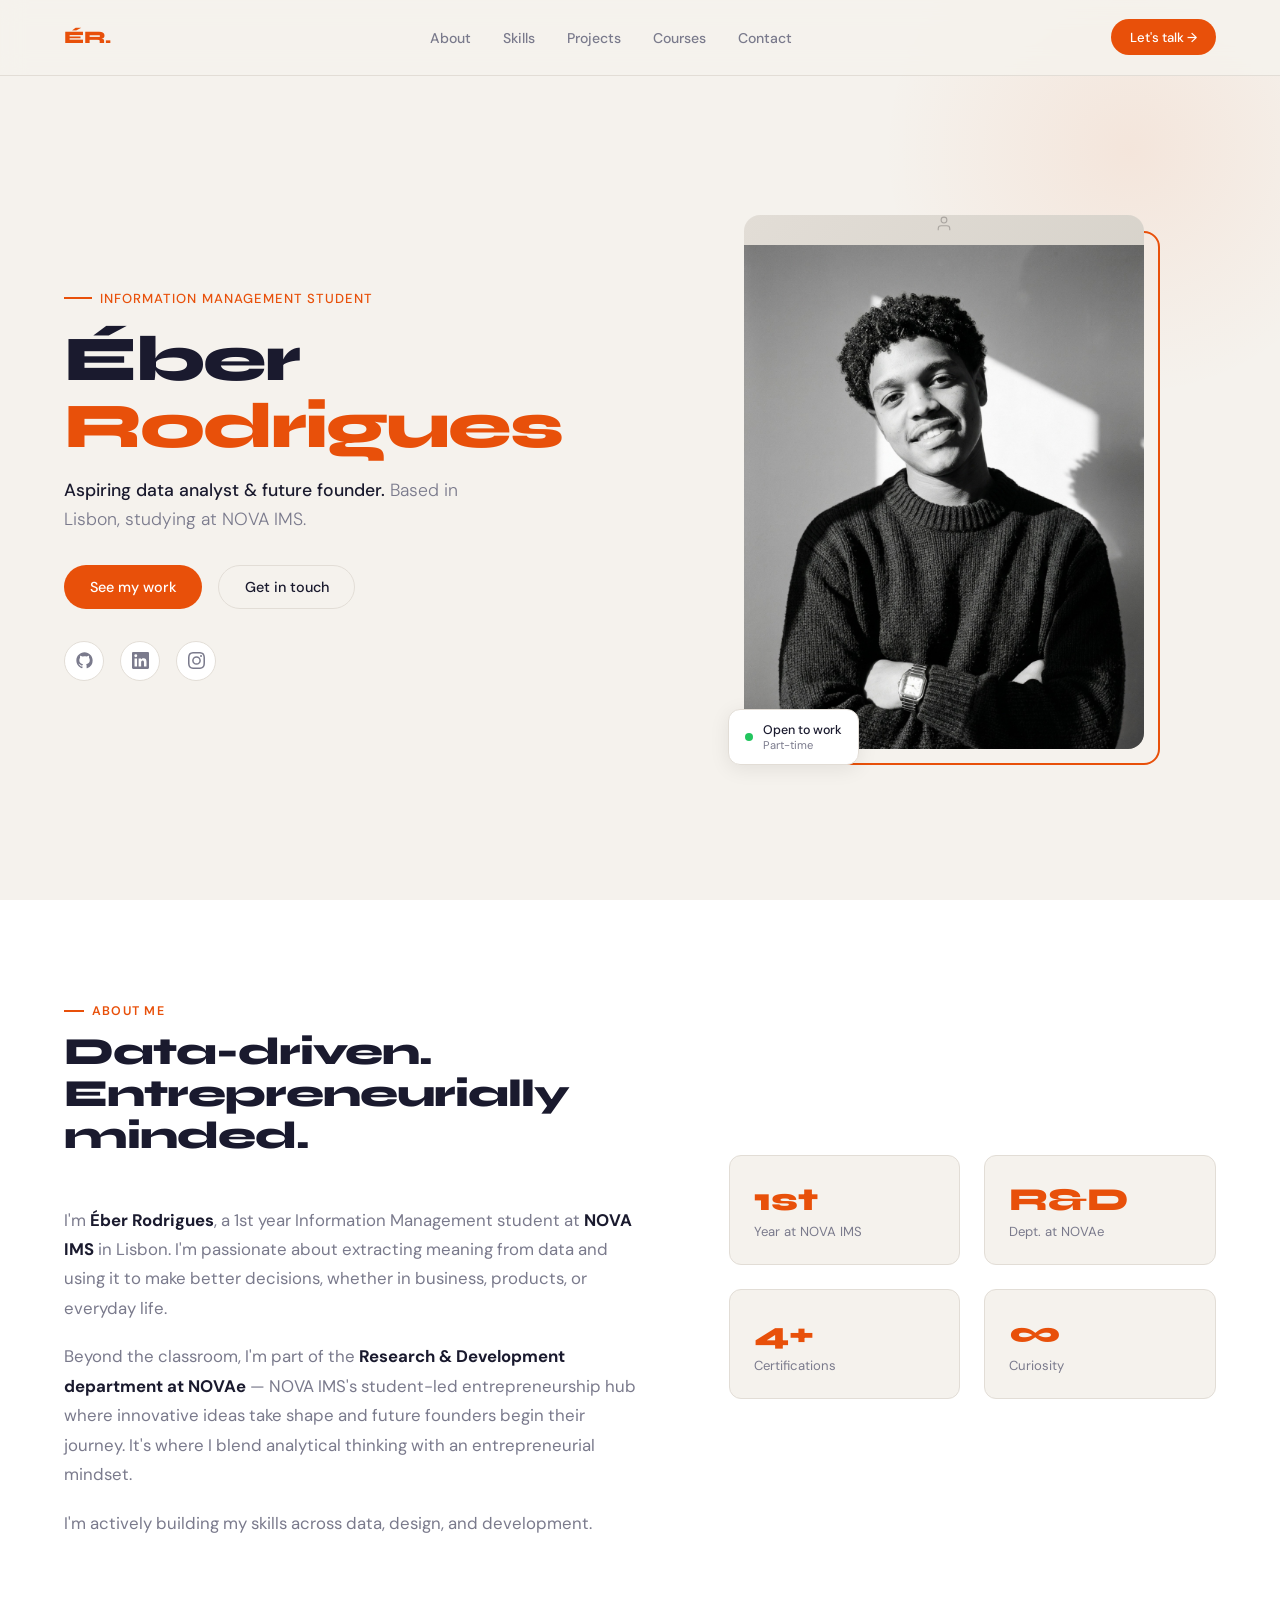
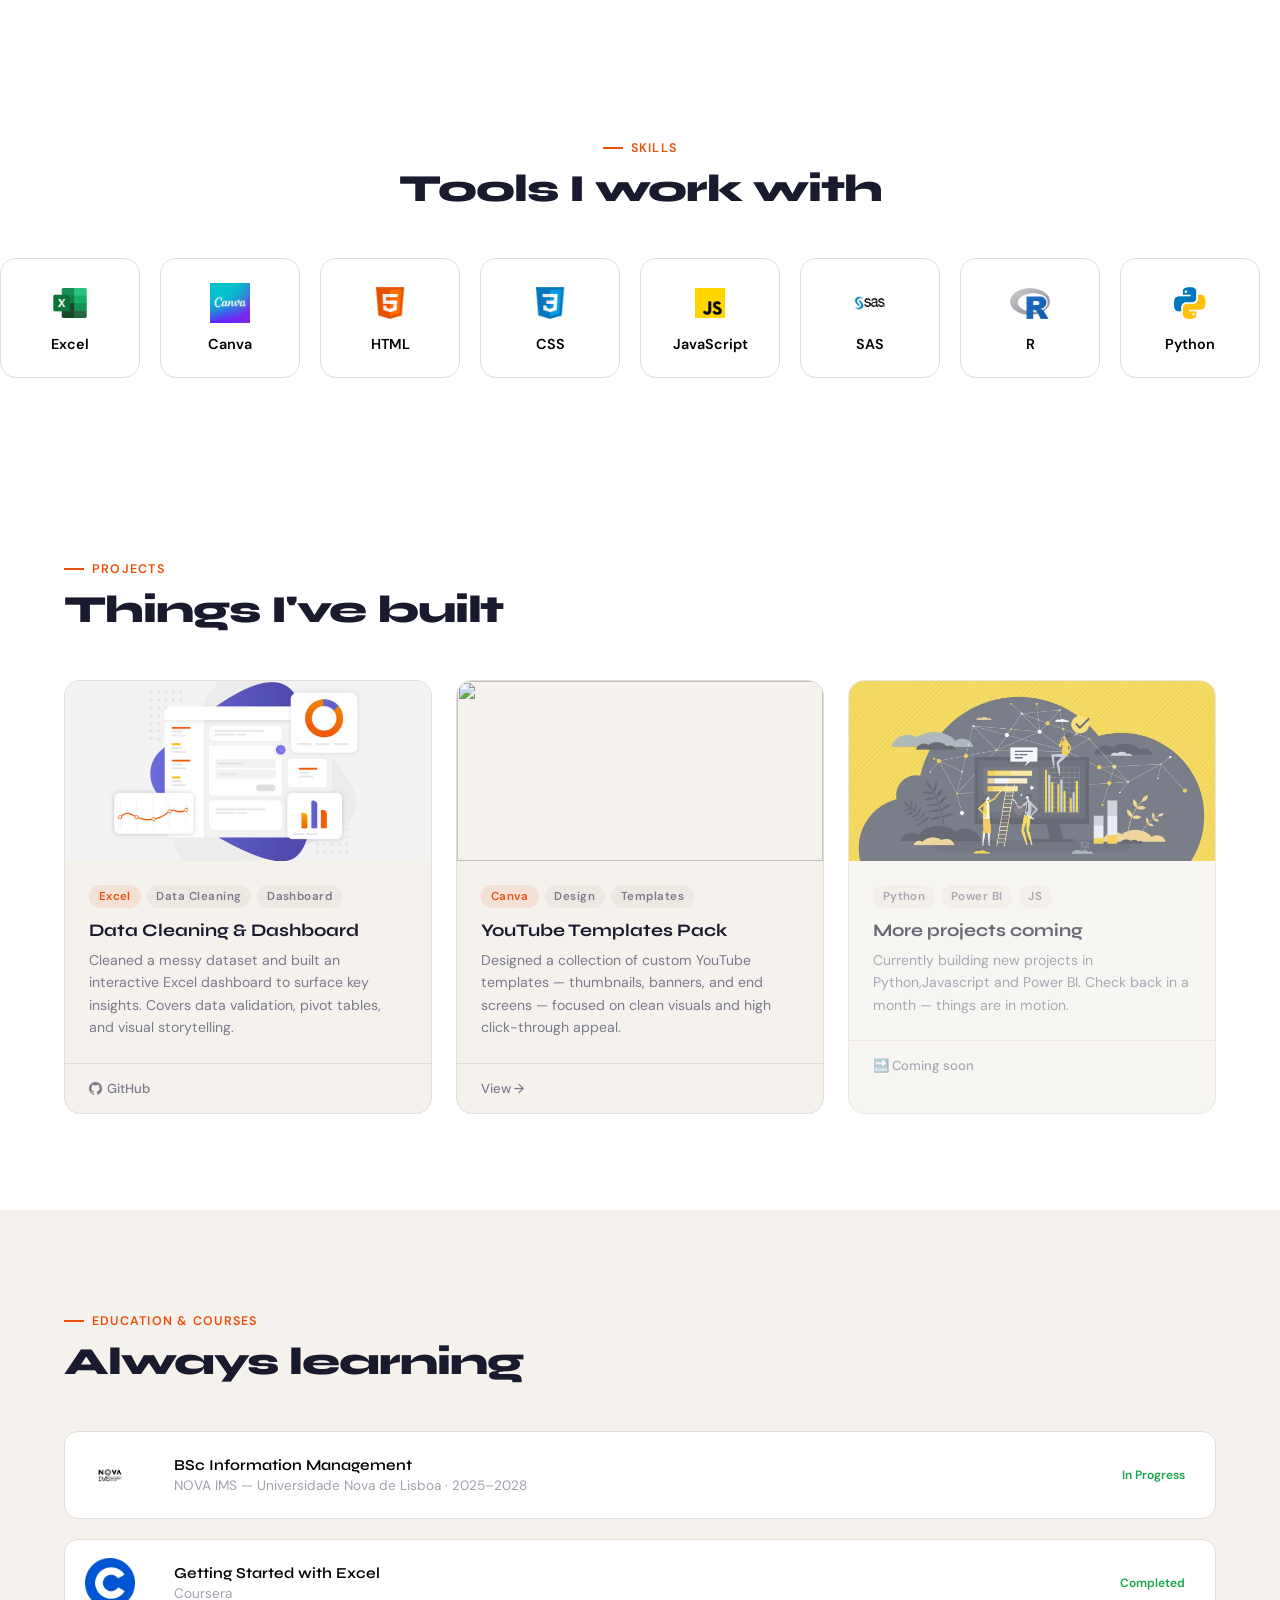
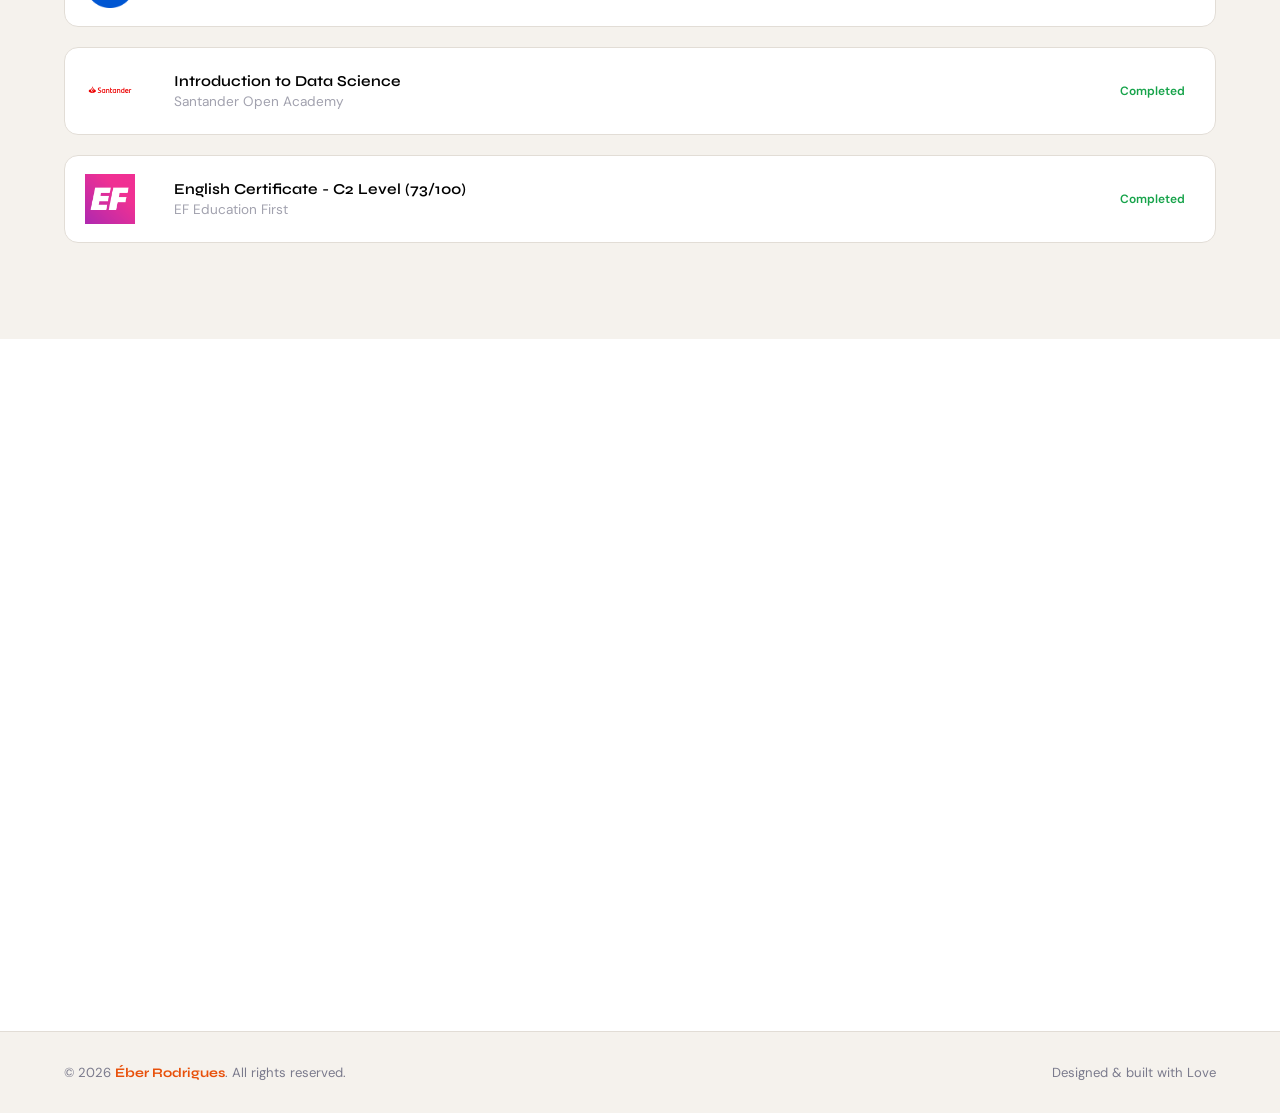
==== index.html @ 10f95931 "Update Open Graph description to reflect career focus as Product Manager" ====
<!doctype html>
<html lang="en">
  <head>
    <meta
      name="google-site-verification"
      content="LMYloo1wLqMWifVJs2I4isXDFUSAxx5oj4E6yx9C2yY"
    />
    <meta
      name="description"
      content="Éber Rodrigues — Aspiring data analyst and future founder. Information Management student at NOVA IMS, Lisbon. Available for part-time opportunities."
    />
    <meta
      name="keywords"
      content="Éber Rodrigues, Eber Rodrigues, portfolio, data analyst, NOVA IMS, Lisbon"
    />
    <meta name="author" content="Éber Rodrigues" />

    <!-- Open Graph (for sharing on social media) -->
    <meta property="og:title" content="Éber Rodrigues — Portfolio" />
    <meta
      property="og:description"
      content="Aspiring Product Manager & future founder based in Lisbon."
    />
    <meta property="og:url" content="https://your-site.vercel.app" />
    <meta property="og:type" content="website" />
    <meta charset="UTF-8" />
    <meta name="viewport" content="width=device-width, initial-scale=1.0" />
    <title>Éber Rodrigues — Portfolio</title>
    <link rel="preconnect" href="https://fonts.googleapis.com" />
    <link
      href="https://fonts.googleapis.com/css2?family=Syne:wght@400;600;700;800&family=DM+Sans:ital,wght@0,300;0,400;0,500;1,300&display=swap"
      rel="stylesheet"
    />
    <link rel="stylesheet" href="style.css" />
  </head>
  <body>
    <!-- NAV -->
    <nav>
      <div class="nav-logo">ÉR.</div>
      <ul class="nav-links">
        <li><a href="#about">About</a></li>
        <li><a href="#skills">Skills</a></li>
        <li><a href="#projects">Projects</a></li>
        <li><a href="#courses">Courses</a></li>
        <li><a href="#contact">Contact</a></li>
      </ul>
      <a
        href="#contact"
        class="btn btn-primary"
        style="padding: 0.6rem 1.2rem; font-size: 0.82rem"
        >Let's talk →</a
      >
    </nav>

    <!-- HERO -->
    <section class="hero" id="home">
      <div class="hero-text">
        <div class="hero-eyebrow">Information Management Student</div>
        <h1 class="hero-name">Éber<br /><span>Rodrigues</span></h1>
        <p class="hero-tagline">
          <strong>Aspiring data analyst & future founder.</strong> Based in
          Lisbon, studying at NOVA IMS.
        </p>
        <div class="hero-ctas">
          <a href="#projects" class="btn btn-primary">See my work</a>
          <a href="#contact" class="btn btn-outline">Get in touch</a>
        </div>
        <div class="hero-socials">
          <!-- GitHub -->
          <a
            href="https://github.com/Eber-Rodrigues"
            target="_blank"
            class="social-link"
            title="GitHub"
          >
            <svg viewBox="0 0 24 24" fill="currentColor">
              <path
                d="M12 .5C5.73.5.5 5.73.5 12c0 5.08 3.29 9.38 7.86 10.9.57.1.78-.25.78-.55v-2c-3.2.7-3.87-1.54-3.87-1.54-.52-1.33-1.28-1.68-1.28-1.68-1.05-.71.08-.7.08-.7 1.16.08 1.77 1.2 1.77 1.2 1.03 1.76 2.7 1.25 3.36.96.1-.75.4-1.25.73-1.54-2.55-.29-5.24-1.28-5.24-5.7 0-1.26.45-2.29 1.19-3.09-.12-.3-.52-1.47.11-3.06 0 0 .97-.31 3.18 1.18a11.1 11.1 0 0 1 2.9-.39c.98 0 1.97.13 2.9.39 2.2-1.49 3.17-1.18 3.17-1.18.63 1.59.23 2.76.11 3.06.74.8 1.19 1.83 1.19 3.09 0 4.43-2.7 5.41-5.27 5.7.42.36.79 1.08.79 2.17v3.22c0 .3.2.66.79.55A11.51 11.51 0 0 0 23.5 12C23.5 5.73 18.27.5 12 .5z"
              />
            </svg>
          </a>
          <!-- LinkedIn -->
          <a
            href="https://www.linkedin.com/in/eber-rodrigues-990355274/"
            target="_blank"
            class="social-link"
            title="LinkedIn"
          >
            <svg viewBox="0 0 24 24" fill="currentColor">
              <path
                d="M20.45 20.45h-3.56v-5.57c0-1.33-.03-3.04-1.85-3.04-1.85 0-2.14 1.45-2.14 2.94v5.67H9.35V9h3.41v1.56h.05c.48-.9 1.64-1.85 3.37-1.85 3.6 0 4.27 2.37 4.27 5.45v6.29zM5.34 7.43a2.07 2.07 0 1 1 0-4.14 2.07 2.07 0 0 1 0 4.14zm1.78 13.02H3.56V9h3.56v11.45zM22.23 0H1.77C.79 0 0 .77 0 1.72v20.56C0 23.23.79 24 1.77 24h20.46c.98 0 1.77-.77 1.77-1.72V1.72C24 .77 23.21 0 22.23 0z"
              />
            </svg>
          </a>
          <!-- Instagram -->
          <a
            href="https://instagram.com/eber_rodrigues01"
            target="_blank"
            class="social-link"
            title="Instagram"
          >
            <svg viewBox="0 0 24 24" fill="currentColor">
              <path
                d="M12 2.163c3.204 0 3.584.012 4.85.07 3.252.148 4.771 1.691 4.919 4.919.058 1.265.069 1.645.069 4.849 0 3.205-.012 3.584-.069 4.849-.149 3.225-1.664 4.771-4.919 4.919-1.266.058-1.644.07-4.85.07-3.204 0-3.584-.012-4.849-.07-3.26-.149-4.771-1.699-4.919-4.92-.058-1.265-.07-1.644-.07-4.849 0-3.204.013-3.583.07-4.849.149-3.227 1.664-4.771 4.919-4.919 1.266-.057 1.645-.069 4.849-.069zm0-2.163c-3.259 0-3.667.014-4.947.072-4.358.2-6.78 2.618-6.98 6.98-.059 1.281-.073 1.689-.073 4.948 0 3.259.014 3.668.072 4.948.2 4.358 2.618 6.78 6.98 6.98 1.281.058 1.689.072 4.948.072 3.259 0 3.668-.014 4.948-.072 4.354-.2 6.782-2.618 6.979-6.98.059-1.28.073-1.689.073-4.948 0-3.259-.014-3.667-.072-4.947-.196-4.354-2.617-6.78-6.979-6.98-1.281-.059-1.69-.073-4.949-.073zm0 5.838a6.162 6.162 0 1 0 0 12.324 6.162 6.162 0 0 0 0-12.324zM12 16a4 4 0 1 1 0-8 4 4 0 0 1 0 8zm6.406-11.845a1.44 1.44 0 1 0 0 2.881 1.44 1.44 0 0 0 0-2.881z"
              />
            </svg>
          </a>
        </div>
      </div>

      <div class="hero-image">
        <div class="photo-frame">
          <div class="photo-placeholder">
            <svg
              viewBox="0 0 24 24"
              fill="none"
              stroke="currentColor"
              stroke-width="1.5"
            >
              <path d="M20 21v-2a4 4 0 0 0-4-4H8a4 4 0 0 0-4 4v2" />
              <circle cx="12" cy="7" r="4" />
            </svg>
            <span
              ><img
                src="images/img_portfolio.png"
                alt=""
                style="width: 100%; height: 100%; object-fit: cover"
            /></span>
          </div>
          <div class="hero-badge">
            <div class="badge-dot"></div>
            <div>
              <div class="badge-text">Open to work</div>
              <div class="badge-sub">Part-time</div>
            </div>
          </div>
        </div>
      </div>
    </section>

    <!-- ABOUT -->
    <section id="about">
      <div class="about-grid reveal">
        <div class="about-text">
          <div class="section-label">About me</div>
          <h2 class="section-title">
            Data-driven.<br />Entrepreneurially minded.
          </h2>
          <p>
            I'm <strong>Éber Rodrigues</strong>, a 1st year Information
            Management student at <strong>NOVA IMS</strong> in Lisbon. I'm
            passionate about extracting meaning from data and using it to make
            better decisions, whether in business, products, or everyday life.
          </p>
          <p>
            Beyond the classroom, I'm part of the
            <strong>Research & Development department at NOVAe</strong> — NOVA
            IMS's student-led entrepreneurship hub where innovative ideas take
            shape and future founders begin their journey. It's where I blend
            analytical thinking with an entrepreneurial mindset.
          </p>
          <p>
            I'm actively building my skills across data, design, and
            development.
          </p>
        </div>
        <div class="about-stats">
          <div class="stat-card">
            <div class="stat-number">1st</div>
            <div class="stat-label">Year at NOVA IMS</div>
          </div>
          <div class="stat-card">
            <div class="stat-number">R&D</div>
            <div class="stat-label">Dept. at NOVAe</div>
          </div>
          <div class="stat-card">
            <div class="stat-number">4+</div>
            <div class="stat-label">Certifications</div>
          </div>
          <div class="stat-card">
            <div class="stat-number">∞</div>
            <div class="stat-label">Curiosity</div>
          </div>
        </div>
      </div>
    </section>

    <!-- SKILLS -->
    <section id="skills">
      <style>
        #skills {
          padding: 80px 0;
          text-align: center;
          overflow: hidden;
        }

        .skills-slider {
          width: 100%;
          overflow: hidden;
          margin-top: 40px;
        }

        .skills-track {
          display: flex;
          gap: 20px;
          width: max-content;
          animation: scroll 30s linear infinite;
        }

        .skill-card {
          min-width: 140px;
          height: 120px;
          background: white;
          border-radius: 16px;
          display: flex;
          flex-direction: column;
          align-items: center;
          justify-content: center;
          gap: 12px;
          backdrop-filter: blur(10px);
          transition: 0.3s;
        }

        .skill-card:hover {
          transform: translateY(-6px);
        }

        .skill-card img {
          width: 40px;
          height: 40px;
          object-fit: contain;
        }

        .skill-name {
          font-size: 0.9rem;
          color: black;
        }

        .skill-name span {
          font-size: 0.65rem;
          color: var(--accent);
        }

        @keyframes scroll {
          from {
            transform: translateX(0);
          }
          to {
            transform: translateX(-50%);
          }
        }

        /* optional: pause on hover */
        .skills-track:hover {
          animation-play-state: paused;
        }
      </style>

      <div class="reveal">
        <div class="section-label">Skills</div>
        <h2 class="section-title">Tools I work with</h2>

        <div class="skills-slider">
          <div class="skills-track">
            <!-- ORIGINAL SET -->
            <div class="skill-card">
              <img src="images/excel.png" alt="Excel" />
              <div class="skill-name">Excel</div>
            </div>

            <div class="skill-card">
              <img src="images/canva.jpeg" alt="Canva" />
              <div class="skill-name">Canva</div>
            </div>

            <div class="skill-card">
              <img src="images/html.png" alt="HTML" />
              <div class="skill-name">HTML</div>
            </div>

            <div class="skill-card">
              <img src="images/css.png" alt="CSS" />
              <div class="skill-name">CSS</div>
            </div>

            <div class="skill-card">
              <img src="images/js.png" alt="JavaScript" />
              <div class="skill-name">JavaScript</div>
            </div>

            <div class="skill-card">
              <img src="images/sas.png" alt="SAS" />
              <div class="skill-name">SAS</div>
            </div>

            <div class="skill-card">
              <img src="images/r.png" alt="R" />
              <div class="skill-name">R</div>
            </div>

            <div class="skill-card">
              <img src="images/python.png" alt="Python" />
              <div class="skill-name">Python</div>
            </div>

            <div class="skill-card">
              <img src="images/sql.png" alt="SQL" />
              <div class="skill-name">SQL</div>
            </div>

            <div class="skill-card">
              <img src="images/powerbi.png" alt="Power BI" />
              <div class="skill-name">Power BI</div>
            </div>

            <!-- DUPLICATE FOR INFINITE LOOP -->
            <div class="skill-card">
              <img src="images/excel.png" alt="Excel" />
              <div class="skill-name">Excel</div>
            </div>

            <div class="skill-card">
              <img src="images/canva.jpeg" alt="Canva" />
              <div class="skill-name">Canva</div>
            </div>

            <div class="skill-card">
              <img src="images/html.png" alt="HTML" />
              <div class="skill-name">HTML</div>
            </div>

            <div class="skill-card">
              <img src="images/css.png" alt="CSS" />
              <div class="skill-name">CSS</div>
            </div>

            <div class="skill-card">
              <img src="images/js.png" alt="JavaScript" />
              <div class="skill-name">JavaScript</div>
            </div>

            <div class="skill-card">
              <img src="images/sas.png" alt="SAS" />
              <div class="skill-name">SAS</div>
            </div>

            <div class="skill-card">
              <img src="images/r.png" alt="R" />
              <div class="skill-name">R</div>
            </div>

            <div class="skill-card">
              <img src="images/python.png" alt="Python" />
              <div class="skill-name">Python</div>
            </div>

            <div class="skill-card">
              <img src="images/sql.png" alt="SQL" />
              <div class="skill-name">SQL</div>
            </div>

            <div class="skill-card">
              <img src="images/powerbi.png" alt="Power BI" />
              <div class="skill-name">Power BI</div>
            </div>
          </div>
        </div>
      </div>
    </section>

    <!-- PROJECTS -->
    <section id="projects">
      <div class="reveal">
        <div class="section-label">Projects</div>
        <h2 class="section-title">Things I've built</h2>
        <div class="projects-grid">
          <div class="project-card">
            <div class="project-thumb">
              <img src="images/dashboard.jpg" alt="" />
            </div>
            <div class="project-body">
              <div class="project-tags">
                <span class="tag accent">Excel</span>
                <span class="tag">Data Cleaning</span>
                <span class="tag">Dashboard</span>
              </div>
              <div class="project-title">Data Cleaning & Dashboard</div>
              <p class="project-desc">
                Cleaned a messy dataset and built an interactive Excel dashboard
                to surface key insights. Covers data validation, pivot tables,
                and visual storytelling.
              </p>
            </div>
            <div class="project-footer">
              <a
                href="https://github.com/Eber-Rodrigues/excel-sales-dashboard"
                target="_blank"
                class="project-link"
              >
                <svg
                  viewBox="0 0 16 16"
                  fill="currentColor"
                  style="width: 13px; height: 13px"
                >
                  <path
                    d="M8 0C3.58 0 0 3.58 0 8c0 3.54 2.29 6.53 5.47 7.59.4.07.55-.17.55-.38 0-.19-.01-.82-.01-1.49-2.01.37-2.53-.49-2.69-.94-.09-.23-.48-.94-.82-1.13-.28-.15-.68-.52-.01-.53.63-.01 1.08.58 1.23.82.72 1.21 1.87.87 2.33.66.07-.52.28-.87.51-1.07-1.78-.2-3.64-.89-3.64-3.95 0-.87.31-1.59.82-2.15-.08-.2-.36-1.02.08-2.12 0 0 .67-.21 2.2.82.64-.18 1.32-.27 2-.27.68 0 1.36.09 2 .27 1.53-1.04 2.2-.82 2.2-.82.44 1.1.16 1.92.08 2.12.51.56.82 1.27.82 2.15 0 3.07-1.87 3.75-3.65 3.95.29.25.54.73.54 1.48 0 1.07-.01 1.93-.01 2.2 0 .21.15.46.55.38A8.012 8.012 0 0 0 16 8c0-4.42-3.58-8-8-8z"
                  />
                </svg>
                GitHub
              </a>
            </div>
          </div>

          <div class="project-card">
            <div class="project-thumb">
              <img src="images/3.png" alt="" />
            </div>
            <div class="project-body">
              <div class="project-tags">
                <span class="tag accent">Canva</span>
                <span class="tag">Design</span>
                <span class="tag">Templates</span>
              </div>
              <div class="project-title">YouTube Templates Pack</div>
              <p class="project-desc">
                Designed a collection of custom YouTube templates — thumbnails,
                banners, and end screens — focused on clean visuals and high
                click-through appeal.
              </p>
            </div>
            <div class="project-footer">
              <a href="thumbnails.html" target="_blank" class="project-link">
                View →
              </a>
            </div>
          </div>

          <!-- Coming soon card -->
          <div class="project-card" style="opacity: 0.65">
            <div class="project-thumb">
              <img src="images/example.webp" alt="" />
            </div>
            <div class="project-body">
              <div class="project-tags">
                <span class="tag">Python</span>
                <span class="tag">Power BI</span>
                <span class="tag">JS</span>
              </div>
              <div class="project-title">More projects coming</div>
              <p class="project-desc">
                Currently building new projects in Python,Javascript and Power
                BI. Check back in a month — things are in motion.
              </p>
            </div>
            <div class="project-footer">
              <span class="project-link" style="cursor: default"
                >🔜 Coming soon</span
              >
            </div>
          </div>
        </div>
      </div>
    </section>

    <!-- COURSES -->
    <section id="courses">
      <div class="reveal">
        <div class="section-label">Education & Courses</div>
        <h2 class="section-title">Always learning</h2>

        <div class="courses-list">
          <!-- NOT CLICKABLE (ONGOING DEGREE) -->
          <div class="course-item">
            <div class="course-icon">
              <img
                src="images/IMS25_vertical__positivo.png"
                alt="NOVA IMS Logo"
                style="width: 100%; height: 100%; object-fit: contain"
              />
            </div>
            <div class="course-info">
              <div class="course-name">BSc Information Management</div>
              <div class="course-provider">
                NOVA IMS — Universidade Nova de Lisboa · 2025–2028
              </div>
            </div>
            <span class="course-badge">In Progress</span>
          </div>

          <!-- CLICKABLE COURSES -->

          <a
            href="courses/Getting Started with Microsoft Excel - Coursera.pdf"
            target="_blank"
            class="course-link"
          >
            <div class="course-item">
              <div class="course-icon">
                <img
                  src="images/coursera_logo.png"
                  alt="Coursera Logo"
                  style="width: 100%; height: 100%; object-fit: contain"
                />
              </div>
              <div class="course-info">
                <div class="course-name">Getting Started with Excel</div>
                <div class="course-provider">Coursera</div>
              </div>
              <span class="course-badge">Completed</span>
            </div>
          </a>

          <a
            href="courses/Introduction to Data Science - Santander.pdf"
            target="_blank"
            class="course-link"
          >
            <div class="course-item">
              <div class="course-icon">
                <img
                  src="images/logo-santander.svg"
                  alt="Santander Logo"
                  style="width: 100%; height: 100%; object-fit: contain"
                />
              </div>
              <div class="course-info">
                <div class="course-name">Introduction to Data Science</div>
                <div class="course-provider">Santander Open Academy</div>
              </div>
              <span class="course-badge">Completed</span>
            </div>
          </a>

          <a
            href="courses/EF SET Certificate.pdf"
            target="_blank"
            class="course-link"
          >
            <div class="course-item">
              <div class="course-icon">
                <img
                  src="images/Ef_logo.png"
                  alt="EF Education First Logo"
                  style="width: 100%; height: 100%; object-fit: contain"
                />
              </div>
              <div class="course-info">
                <div class="course-name">
                  English Certificate - C2 Level (73/100)
                </div>
                <div class="course-provider">EF Education First</div>
              </div>
              <span class="course-badge">Completed</span>
            </div>
          </a>
        </div>
      </div>
    </section>

    <!-- CONTACT -->
    <section id="contact">
      <div class="contact-grid reveal">
        <div class="contact-info">
          <div class="section-label">Contact</div>
          <h2 class="section-title">Let's build<br />something together.</h2>
          <p>
            I'm actively looking for part-time opportunities in Lisbon. Whether
            you have a role, a project, or just want to connect — I'd love to
            hear from you.
          </p>

          <div class="contact-socials">
            <a
              href="https://github.com/Eber-Rodrigues/"
              target="_blank"
              class="contact-social-link"
            >
              <svg viewBox="0 0 24 24" fill="currentColor">
                <path
                  d="M12 .5C5.73.5.5 5.73.5 12c0 5.08 3.29 9.38 7.86 10.9.57.1.78-.25.78-.55v-2c-3.2.7-3.87-1.54-3.87-1.54-.52-1.33-1.28-1.68-1.28-1.68-1.05-.71.08-.7.08-.7 1.16.08 1.77 1.2 1.77 1.2 1.03 1.76 2.7 1.25 3.36.96.1-.75.4-1.25.73-1.54-2.55-.29-5.24-1.28-5.24-5.7 0-1.26.45-2.29 1.19-3.09-.12-.3-.52-1.47.11-3.06 0 0 .97-.31 3.18 1.18a11.1 11.1 0 0 1 2.9-.39c.98 0 1.97.13 2.9.39 2.2-1.49 3.17-1.18 3.17-1.18.63 1.59.23 2.76.11 3.06.74.8 1.19 1.83 1.19 3.09 0 4.43-2.7 5.41-5.27 5.7.42.36.79 1.08.79 2.17v3.22c0 .3.2.66.79.55A11.51 11.51 0 0 0 23.5 12C23.5 5.73 18.27.5 12 .5z"
                />
              </svg>
              github.com/eberrodrigues
            </a>
            <a
              href="https://www.linkedin.com/in/eber-rodrigues-990355274/"
              target="_blank"
              class="contact-social-link"
            >
              <svg viewBox="0 0 24 24" fill="currentColor">
                <path
                  d="M20.45 20.45h-3.56v-5.57c0-1.33-.03-3.04-1.85-3.04-1.85 0-2.14 1.45-2.14 2.94v5.67H9.35V9h3.41v1.56h.05c.48-.9 1.64-1.85 3.37-1.85 3.6 0 4.27 2.37 4.27 5.45v6.29zM5.34 7.43a2.07 2.07 0 1 1 0-4.14 2.07 2.07 0 0 1 0 4.14zm1.78 13.02H3.56V9h3.56v11.45zM22.23 0H1.77C.79 0 0 .77 0 1.72v20.56C0 23.23.79 24 1.77 24h20.46c.98 0 1.77-.77 1.77-1.72V1.72C24 .77 23.21 0 22.23 0z"
                />
              </svg>
              linkedin.com/in/eber-rodrigues
            </a>
            <a
              href="https://instagram.com/eber_rodrigues01/"
              target="_blank"
              class="contact-social-link"
            >
              <svg viewBox="0 0 24 24" fill="currentColor">
                <path
                  d="M12 2.163c3.204 0 3.584.012 4.85.07 3.252.148 4.771 1.691 4.919 4.919.058 1.265.069 1.645.069 4.849 0 3.205-.012 3.584-.069 4.849-.149 3.225-1.664 4.771-4.919 4.919-1.266.058-1.644.07-4.85.07-3.204 0-3.584-.012-4.849-.07-3.26-.149-4.771-1.699-4.919-4.92-.058-1.265-.07-1.644-.07-4.849 0-3.204.013-3.583.07-4.849.149-3.227 1.664-4.771 4.919-4.919 1.266-.057 1.645-.069 4.849-.069zm0-2.163c-3.259 0-3.667.014-4.947.072-4.358.2-6.78 2.618-6.98 6.98-.059 1.281-.073 1.689-.073 4.948 0 3.259.014 3.668.072 4.948.2 4.358 2.618 6.78 6.98 6.98 1.281.058 1.689.072 4.948.072 3.259 0 3.668-.014 4.948-.072 4.354-.2 6.782-2.618 6.979-6.98.059-1.28.073-1.689.073-4.948 0-3.259-.014-3.667-.072-4.947-.196-4.354-2.617-6.78-6.979-6.98-1.281-.059-1.69-.073-4.949-.073zm0 5.838a6.162 6.162 0 1 0 0 12.324 6.162 6.162 0 0 0 0-12.324zM12 16a4 4 0 1 1 0-8 4 4 0 0 1 0 8zm6.406-11.845a1.44 1.44 0 1 0 0 2.881 1.44 1.44 0 0 0 0-2.881z"
                />
              </svg>
              instagram.com/eber_rodrigues01
            </a>
          </div>
        </div>

        <div>
          <!-- Include Forminit SDK -->
          <script src="https://forminit.com/sdk/v1/forminit.js"></script>

          <!-- Your Form -->
          <form id="contact-form">
            <div class="form-group">
              <label for="name">First name</label>
              <input
                type="text"
                name="fi-sender-firstName"
                placeholder="First Name"
                required
              />
            </div>
            <div class="form-group">
              <label for="name">Last name</label>
              <input
                type="text"
                name="fi-sender-lastName"
                placeholder="Last Name"
                required
              />
            </div>
            <div class="form-group">
              <label for="email">Your email</label>
              <input
                type="email"
                name="fi-sender-email"
                placeholder="Email"
                required
              />
            </div>
            <div class="form-group">
              <label for="message">Message</label>
              <textarea
                id="message"
                name="fi-text-message"
                placeholder="Hi Éber, I'd love to chat about..."
                required
              ></textarea>
            </div>
            <button
              type="submit"
              class="btn btn-primary"
              style="align-self: flex-start; margin-top: 1rem"
            >
              Send message →
            </button>
          </form>

          <div id="result"></div>

          <script>
            const forminit = new Forminit();
            const FORM_ID = "x4qjwys7jug";

            document
              .getElementById("contact-form")
              .addEventListener("submit", async (e) => {
                e.preventDefault();

                const formData = new FormData(e.target);
                const { data, error } = await forminit.submit(
                  FORM_ID,
                  formData,
                );

                const result = document.getElementById("result");

                if (error) {
                  result.textContent = error.message;
                  return;
                }

                result.textContent = "Message sent successfully!";
                e.target.reset();
              });
          </script>
        </div>
      </div>
    </section>

    <!-- FOOTER -->
    <footer>
      <div>© 2026 <span>Éber Rodrigues</span>. All rights reserved.</div>
      <div>Designed & built with Love</div>
    </footer>

    <script>
      // Scroll reveal
      const reveals = document.querySelectorAll(".reveal");
      const observer = new IntersectionObserver(
        (entries) => {
          entries.forEach((e) => {
            if (e.isIntersecting) e.target.classList.add("visible");
          });
        },
        { threshold: 0.1 },
      );
      reveals.forEach((r) => observer.observe(r));
    </script>
  </body>
</html>
---- style.css ----
*,
*::before,
*::after {
  box-sizing: border-box;
  margin: 0;
  padding: 0;
}

:root {
  --bg: #f5f2ed;
  --surface: #ffffff;
  --accent: #e8500a;
  --accent2: #1a1a2e;
  --text: #1a1a2e;
  --text-muted: #7a7a8c;
  --border: #e2ddd6;
  --tag-bg: #ede9e2;
}

html {
  scroll-behavior: smooth;
}

body {
  font-family: "DM Sans", sans-serif;
  background: var(--bg);
  color: var(--text);
  overflow-x: hidden;
}

/* NAV */
nav {
  position: fixed;
  top: 0;
  left: 0;
  right: 0;
  z-index: 100;
  display: flex;
  align-items: center;
  justify-content: space-between;
  padding: 1.2rem 5%;
  background: rgba(245, 242, 237, 0.85);
  backdrop-filter: blur(12px);
  border-bottom: 1px solid var(--border);
}
.nav-logo {
  font-family: "Syne", sans-serif;
  font-weight: 800;
  font-size: 1.1rem;
  color: var(--accent);
  letter-spacing: -0.5px;
}
.nav-links {
  display: flex;
  gap: 2rem;
  list-style: none;
}
.nav-links a {
  font-size: 0.88rem;
  font-weight: 500;
  color: var(--text-muted);
  text-decoration: none;
  transition: color 0.2s;
}
.nav-links a:hover {
  color: var(--accent);
}

/* HERO */
.hero {
  min-height: 100vh;
  display: grid;
  grid-template-columns: 1fr 1fr;
  align-items: center;
  padding: 8rem 5% 4rem;
  gap: 4rem;
  position: relative;
  overflow: hidden;
}
.hero::before {
  content: "";
  position: absolute;
  top: -100px;
  right: -100px;
  width: 500px;
  height: 500px;
  background: radial-gradient(
    circle,
    rgba(232, 80, 10, 0.08) 0%,
    transparent 70%
  );
  border-radius: 50%;
  pointer-events: none;
}
.hero-text {
  animation: fadeUp 0.8s ease both;
}
.hero-eyebrow {
  display: inline-flex;
  align-items: center;
  gap: 0.5rem;
  font-size: 0.82rem;
  font-weight: 500;
  letter-spacing: 0.08em;
  color: var(--accent);
  text-transform: uppercase;
  margin-bottom: 1.2rem;
}
.hero-eyebrow::before {
  content: "";
  display: block;
  width: 28px;
  height: 2px;
  background: var(--accent);
}
.hero-name {
  font-family: "Syne", sans-serif;
  font-size: clamp(2.8rem, 5vw, 4.2rem);
  font-weight: 800;
  line-height: 1.05;
  letter-spacing: -2px;
  color: var(--text);
  margin-bottom: 1rem;
}
.hero-name span {
  color: var(--accent);
}
.hero-tagline {
  font-size: 1.1rem;
  font-weight: 300;
  color: var(--text-muted);
  line-height: 1.6;
  max-width: 420px;
  margin-bottom: 2rem;
}
.hero-tagline strong {
  color: var(--text);
  font-weight: 500;
}
.hero-ctas {
  display: flex;
  gap: 1rem;
  flex-wrap: wrap;
}
.btn {
  display: inline-flex;
  align-items: center;
  gap: 0.5rem;
  padding: 0.75rem 1.6rem;
  border-radius: 100px;
  font-family: "DM Sans", sans-serif;
  font-size: 0.9rem;
  font-weight: 500;
  cursor: pointer;
  text-decoration: none;
  transition: all 0.2s ease;
  border: none;
}
.btn-primary {
  background: var(--accent);
  color: #fff;
}
.btn-primary:hover {
  background: #c94008;
  transform: translateY(-2px);
  box-shadow: 0 8px 20px rgba(232, 80, 10, 0.25);
}
.btn-outline {
  background: transparent;
  color: var(--text);
  border: 1.5px solid var(--border);
}
.btn-outline:hover {
  border-color: var(--text);
  transform: translateY(-2px);
}

.hero-socials {
  display: flex;
  gap: 1rem;
  margin-top: 2rem;
}
.social-link {
  display: flex;
  align-items: center;
  justify-content: center;
  width: 40px;
  height: 40px;
  border-radius: 50%;
  background: var(--surface);
  border: 1.5px solid var(--border);
  color: var(--text-muted);
  text-decoration: none;
  transition: all 0.2s;
}
.social-link:hover {
  border-color: var(--accent);
  color: var(--accent);
  transform: translateY(-2px);
}
.social-link svg {
  width: 17px;
  height: 17px;
}

/* HERO IMAGE */
.hero-image {
  animation: fadeUp 0.8s 0.2s ease both;
}
.photo-frame {
  position: relative;
  width: 100%;
  max-width: 400px;
  margin: 0 auto;
}
.photo-frame::before {
  content: "";
  position: absolute;
  top: 16px;
  right: -16px;
  width: 100%;
  height: 100%;
  border: 2px solid var(--accent);
  border-radius: 16px;
  z-index: 0;
}
.photo-placeholder {
  position: relative;
  z-index: 1;
  width: 100%;
  aspect-ratio: 3/4;
  background: linear-gradient(135deg, #e2ddd6 0%, #ccc8bf 100%);
  border-radius: 16px;
  display: flex;
  flex-direction: column;
  align-items: center;
  justify-content: center;
  gap: 0.75rem;
  overflow: hidden;
}
.photo-placeholder svg {
  width: 64px;
  height: 64px;
  color: #aaa5a0;
}
.photo-placeholder span {
  font-size: 0.8rem;
  color: #aaa5a0;
  font-weight: 500;
}
.hero-badge {
  position: absolute;
  bottom: -16px;
  left: -16px;
  z-index: 2;
  background: var(--surface);
  border: 1.5px solid var(--border);
  border-radius: 12px;
  padding: 0.75rem 1rem;
  display: flex;
  align-items: center;
  gap: 0.6rem;
  box-shadow: 0 4px 20px rgba(0, 0, 0, 0.08);
}
.badge-dot {
  width: 8px;
  height: 8px;
  border-radius: 50%;
  background: #22c55e;
  flex-shrink: 0;
}
.badge-text {
  font-size: 0.78rem;
  font-weight: 500;
  color: var(--text);
}
.badge-sub {
  font-size: 0.7rem;
  color: var(--text-muted);
}

/* SECTIONS */
section {
  padding: 6rem 5%;
}
.section-label {
  display: inline-flex;
  align-items: center;
  gap: 0.5rem;
  font-size: 0.78rem;
  font-weight: 600;
  letter-spacing: 0.1em;
  color: var(--accent);
  text-transform: uppercase;
  margin-bottom: 0.75rem;
}
.section-label::before {
  content: "";
  display: block;
  width: 20px;
  height: 2px;
  background: var(--accent);
}
.section-title {
  font-family: "Syne", sans-serif;
  font-size: clamp(1.8rem, 3vw, 2.6rem);
  font-weight: 800;
  letter-spacing: -1px;
  line-height: 1.1;
  margin-bottom: 3rem;
}

/* ABOUT */
#about {
  background: var(--surface);
}
.about-grid {
  display: grid;
  grid-template-columns: 1.2fr 1fr;
  gap: 5rem;
  align-items: center;
}
.about-text p {
  font-size: 1.05rem;
  line-height: 1.75;
  color: var(--text-muted);
  margin-bottom: 1.2rem;
}
.about-text p strong {
  color: var(--text);
}
.about-stats {
  display: grid;
  grid-template-columns: 1fr 1fr;
  gap: 1.5rem;
}
.stat-card {
  background: var(--bg);
  border: 1.5px solid var(--border);
  border-radius: 12px;
  padding: 1.5rem;
}
.stat-number {
  font-family: "Syne", sans-serif;
  font-size: 2rem;
  font-weight: 800;
  color: var(--accent);
}
.stat-label {
  font-size: 0.82rem;
  color: var(--text-muted);
  margin-top: 0.25rem;
}

/* SKILLS */
#skills {
  background: var(--surface);
}
.skills-grid {
  display: grid;
  grid-template-columns: repeat(auto-fill, minmax(130px, 1fr));
  gap: 1rem;
}
.skill-card {
  background: var(--surface);
  border: 1.5px solid var(--border);
  border-radius: 12px;
  padding: 1.5rem 1rem;
  text-align: center;
  transition: all 0.25s ease;
  cursor: default;
}
.skill-card:hover {
  border-color: var(--accent);
  transform: translateY(-4px);
  box-shadow: 0 8px 24px rgba(232, 80, 10, 0.1);
}
.skill-icon {
  width: 44px;
  height: 44px;
  margin: 0 auto 0.75rem;
  display: flex;
  align-items: center;
  justify-content: center;
  border-radius: 10px;
  font-size: 1.5rem;
}
.skill-name {
  font-size: 0.82rem;
  font-weight: 600;
  color: var(--text);
}

/* PROJECTS */
#projects {
  background: var(--surface);
}
.projects-grid {
  display: grid;
  grid-template-columns: repeat(auto-fill, minmax(320px, 1fr));
  gap: 1.5rem;
}
.project-card {
  background: var(--bg);
  border: 1.5px solid var(--border);
  border-radius: 16px;
  overflow: hidden;
  transition: all 0.25s ease;
}
.project-card:hover {
  transform: translateY(-6px);
  box-shadow: 0 16px 40px rgba(0, 0, 0, 0.08);
  border-color: var(--accent);
}
.project-thumb {
  width: 100%;
  height: 180px;
  display: flex;
  overflow: hidden;
  border-radius: 12px 12px 0 0;
}
.project-thumb img {
  width: 100%;
  height: 100%;
  object-fit: cover;
  display: block;
}
.project-body {
  padding: 1.5rem;
}
.project-tags {
  display: flex;
  gap: 0.4rem;
  flex-wrap: wrap;
  margin-bottom: 0.75rem;
}
.tag {
  font-size: 0.72rem;
  font-weight: 600;
  padding: 0.25rem 0.6rem;
  border-radius: 100px;
  background: var(--tag-bg);
  color: var(--text-muted);
  letter-spacing: 0.04em;
}
.tag.accent {
  background: rgba(232, 80, 10, 0.1);
  color: var(--accent);
}
.project-title {
  font-family: "Syne", sans-serif;
  font-size: 1.1rem;
  font-weight: 700;
  margin-bottom: 0.5rem;
}
.project-desc {
  font-size: 0.88rem;
  color: var(--text-muted);
  line-height: 1.6;
}
.project-footer {
  padding: 1rem 1.5rem;
  border-top: 1px solid var(--border);
  display: flex;
  gap: 0.75rem;
}
.project-link {
  font-size: 0.82rem;
  font-weight: 500;
  color: var(--text-muted);
  text-decoration: none;
  display: flex;
  align-items: center;
  gap: 0.3rem;
  transition: color 0.2s;
}
.project-link:hover {
  color: var(--accent);
}

/* COURSES */
#courses {
  background: var(--bg);
}
.courses-list {
  display: flex;
  flex-direction: column;
  gap: 1rem;
}
.course-item {
  background: var(--surface);
  border: 1.5px solid var(--border);
  border-radius: 12px;
  padding: 1.25rem 1.5rem;
  display: flex;
  align-items: center;
  gap: 1.5rem;
  transition: all 0.2s;
}
.course-item:hover {
  border-color: var(--accent);
  transform: translateX(4px);
}
.course-icon {
  width: 44px;
  height: 44px;
  border-radius: 10px;
  display: flex;
  align-items: center;
  justify-content: center;
  font-size: 1.4rem;
  flex-shrink: 0;
}
.course-info {
  flex: 1;
}
.course-name {
  font-family: "Syne", sans-serif;
  font-size: 0.95rem;
  font-weight: 700;
}
.course-provider {
  font-size: 0.82rem;
  color: var(--text-muted);
  margin-top: 0.2rem;
}
.course-badge {
  font-size: 0.72rem;
  font-weight: 600;
  padding: 0.3rem 0.8rem;
  border-radius: 100px;
  background: rgba(34, 197, 94, 0.1);
  color: #16a34a;
}

/* CONTACT */
#contact {
  background: var(--surface);
}
.contact-grid {
  display: grid;
  grid-template-columns: 1fr 1fr;
  gap: 5rem;
  align-items: start;
}
.contact-info p {
  font-size: 1.05rem;
  line-height: 1.75;
  color: var(--text-muted);
  margin-bottom: 2rem;
}
.contact-socials {
  display: flex;
  flex-direction: column;
  gap: 0.75rem;
}
.contact-social-link {
  display: flex;
  align-items: center;
  gap: 1rem;
  padding: 0.9rem 1.2rem;
  background: var(--bg);
  border: 1.5px solid var(--border);
  border-radius: 10px;
  text-decoration: none;
  color: var(--text);
  font-size: 0.9rem;
  font-weight: 500;
  transition: all 0.2s;
}
.contact-social-link:hover {
  border-color: var(--accent);
  color: var(--accent);
  transform: translateX(4px);
}
.contact-social-link svg {
  width: 18px;
  height: 18px;
  flex-shrink: 0;
}

.contact-form {
  display: flex;
  flex-direction: column;
  gap: 1rem;
}
.form-group {
  display: flex;
  flex-direction: column;
  gap: 0.4rem;
}
.form-group label {
  font-size: 0.82rem;
  font-weight: 600;
  color: var(--text);
}
.form-group input,
.form-group textarea {
  padding: 0.85rem 1rem;
  border: 1.5px solid var(--border);
  border-radius: 10px;
  background: var(--bg);
  font-family: "DM Sans", sans-serif;
  font-size: 0.9rem;
  color: var(--text);
  transition: border-color 0.2s;
  outline: none;
  resize: vertical;
}
.form-group input:focus,
.form-group textarea:focus {
  border-color: var(--accent);
}
.form-group textarea {
  min-height: 120px;
}
#form-status {
  font-size: 0.85rem;
  font-weight: 500;
  margin-top: 0.25rem;
  min-height: 1.2em;
}

/* FOOTER */
footer {
  padding: 2rem 5%;
  border-top: 1px solid var(--border);
  display: flex;
  align-items: center;
  justify-content: space-between;
  font-size: 0.82rem;
  color: var(--text-muted);
}
footer span {
  font-family: "Syne", sans-serif;
  font-weight: 700;
  color: var(--accent);
}

/* ANIMATIONS */
@keyframes fadeUp {
  from {
    opacity: 0;
    transform: translateY(24px);
  }
  to {
    opacity: 1;
    transform: translateY(0);
  }
}
.reveal {
  opacity: 0;
  transform: translateY(20px);
  transition:
    opacity 0.6s ease,
    transform 0.6s ease;
}
.reveal.visible {
  opacity: 1;
  transform: translateY(0);
}

/* RESPONSIVE */
@media (max-width: 768px) {
  .hero {
    grid-template-columns: 1fr;
    text-align: center;
    padding-top: 6rem;
    gap: 3rem;
  }
  .hero-eyebrow {
    justify-content: center;
  }
  .hero-tagline {
    max-width: 100%;
  }
  .hero-ctas {
    justify-content: center;
  }
  .hero-socials {
    justify-content: center;
  }
  .hero-image {
    order: -1;
  }
  .photo-frame {
    max-width: 260px;
  }
  .about-grid,
  .contact-grid {
    grid-template-columns: 1fr;
    gap: 2.5rem;
  }
  .nav-links {
    display: none;
  }
}

.courses-list {
  display: flex;
  flex-direction: column;
  gap: 20px;
  margin-top: 40px;
}

.course-item {
  display: flex;
  align-items: center;
  justify-content: space-between;
  padding: 18px 20px;
  border-radius: 14px;
  background: rgb(255, 255, 255);
  backdrop-filter: blur(10px);
  transition: 0.3s;
}

/* clickable effect */
.course-link {
  text-decoration: none;
  color: inherit;
}

.course-link .course-item:hover {
  transform: translateY(-5px);
  cursor: pointer;
  background: rgba(255, 255, 255, 0.06);
}

.course-icon {
  width: 50px;
  height: 50px;
  border-radius: 12px;
  display: flex;
  align-items: center;
  justify-content: center;
  font-size: 20px;
  margin-right: 15px;
}

.course-info {
  flex: 1;
  text-align: left;
}

.course-name {
  font-weight: 600;
  color: rgb(0, 0, 0);
}

.course-provider {
  font-size: 0.85rem;
  opacity: 0.7;
}

.course-badge {
  font-size: 0.75rem;
  padding: 6px 10px;
  border-radius: 999px;
  background: rgba(255, 255, 255, 0.08);
}
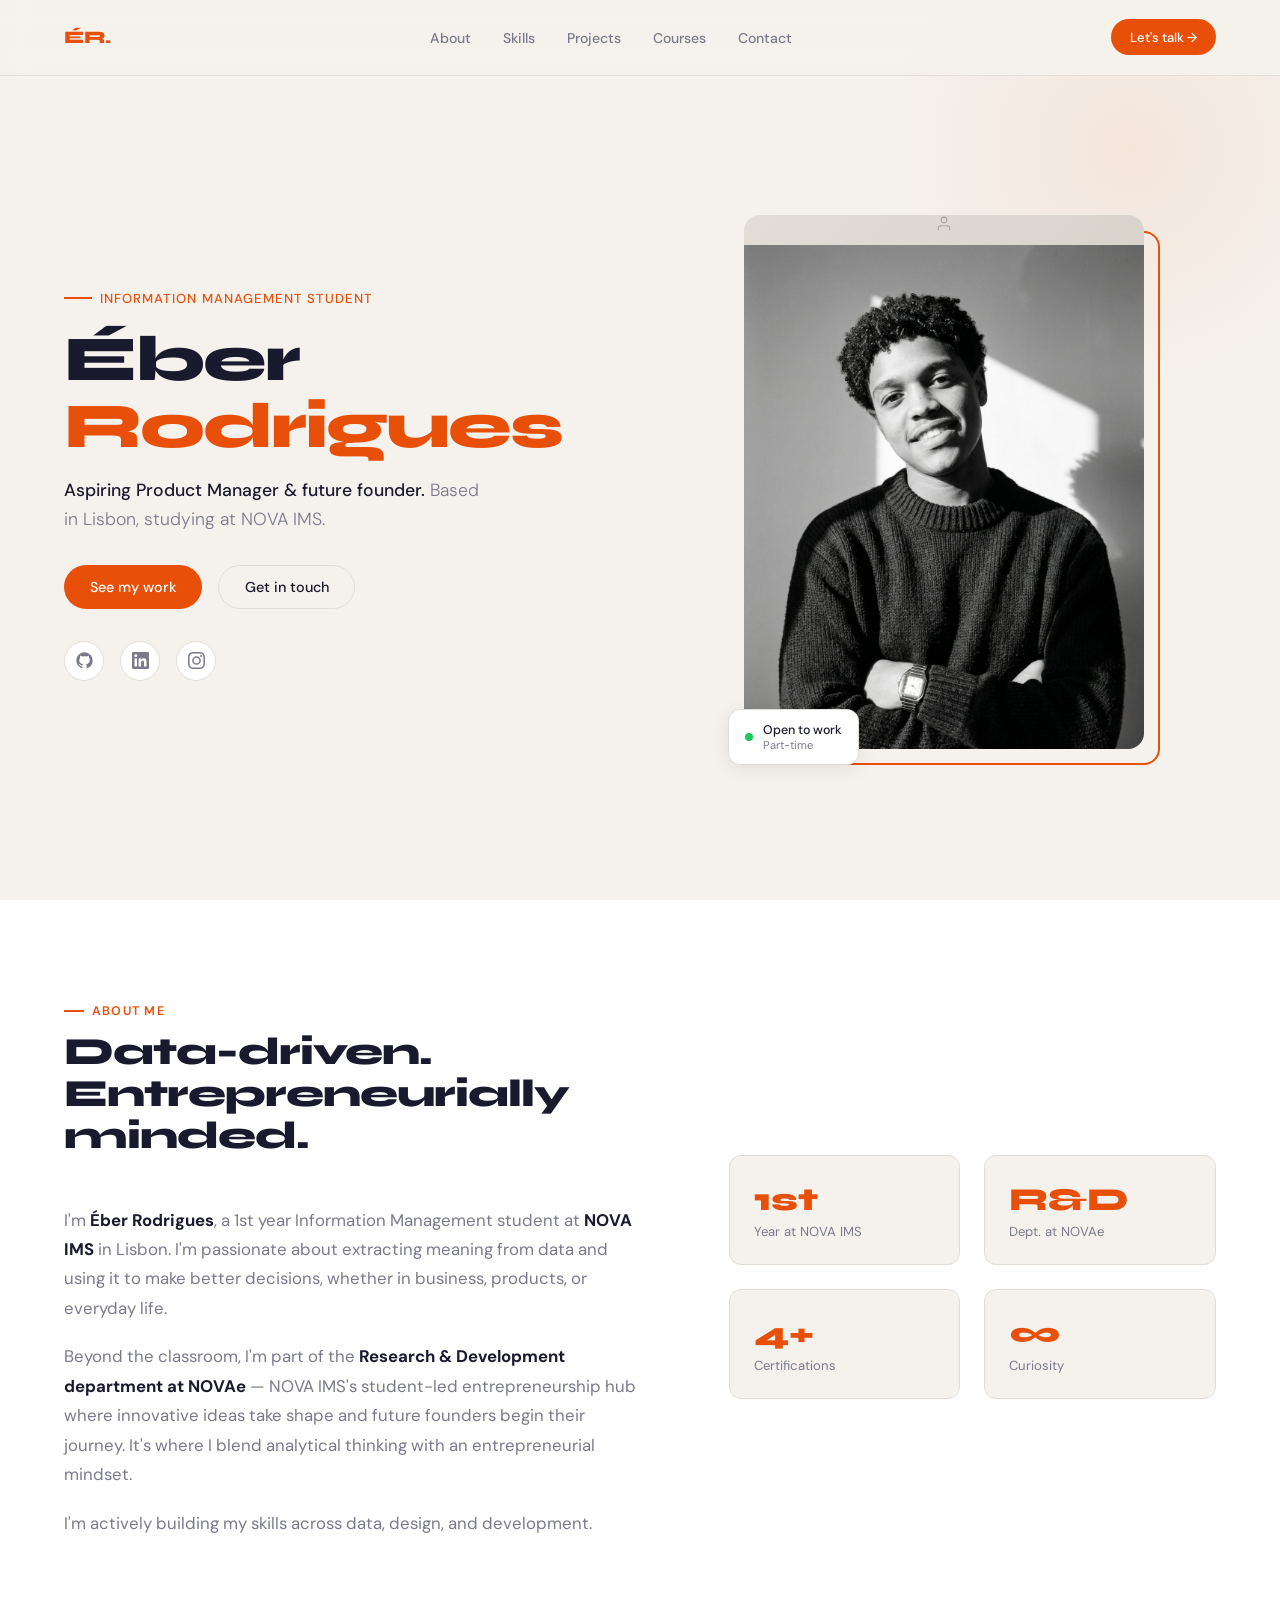
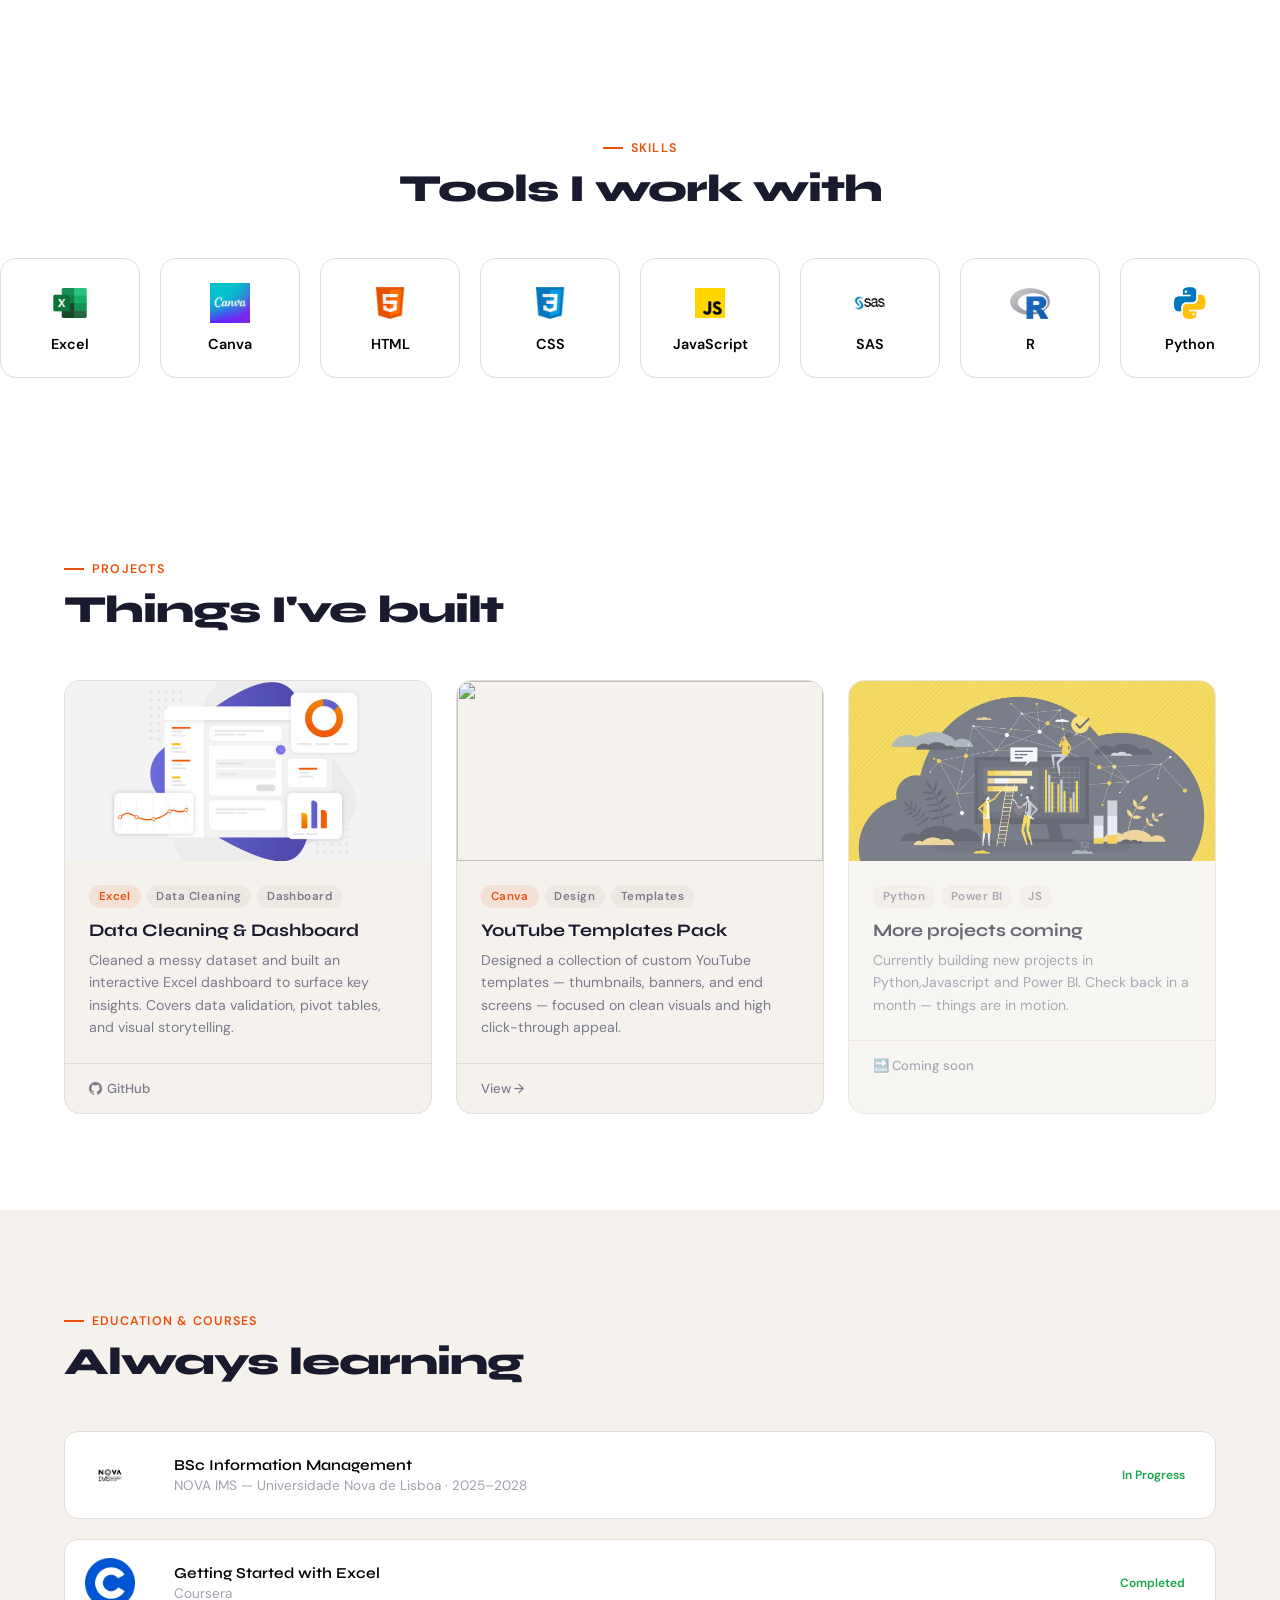
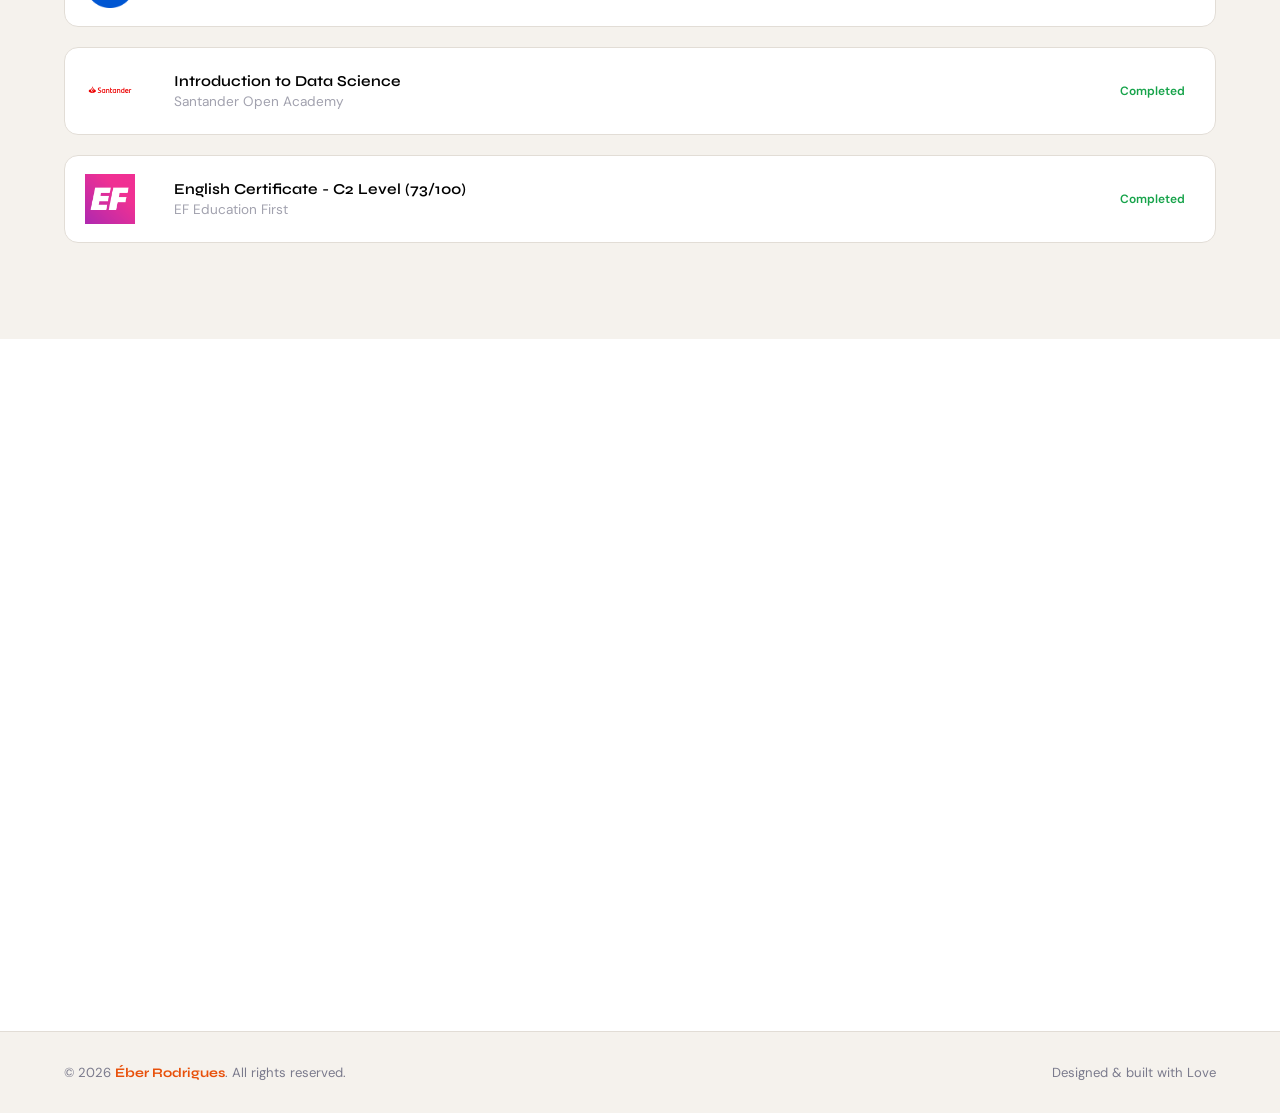
==== commit 4ac57de3: "Update hero section tagline to reflect career focus as Product Manager" ====
--- a/index.html
+++ b/index.html
@@ -58,7 +58,7 @@
         <div class="hero-eyebrow">Information Management Student</div>
         <h1 class="hero-name">Éber<br /><span>Rodrigues</span></h1>
         <p class="hero-tagline">
-          <strong>Aspiring data analyst & future founder.</strong> Based in
+          <strong>Aspiring Product Manager & future founder.</strong> Based in
           Lisbon, studying at NOVA IMS.
         </p>
         <div class="hero-ctas">
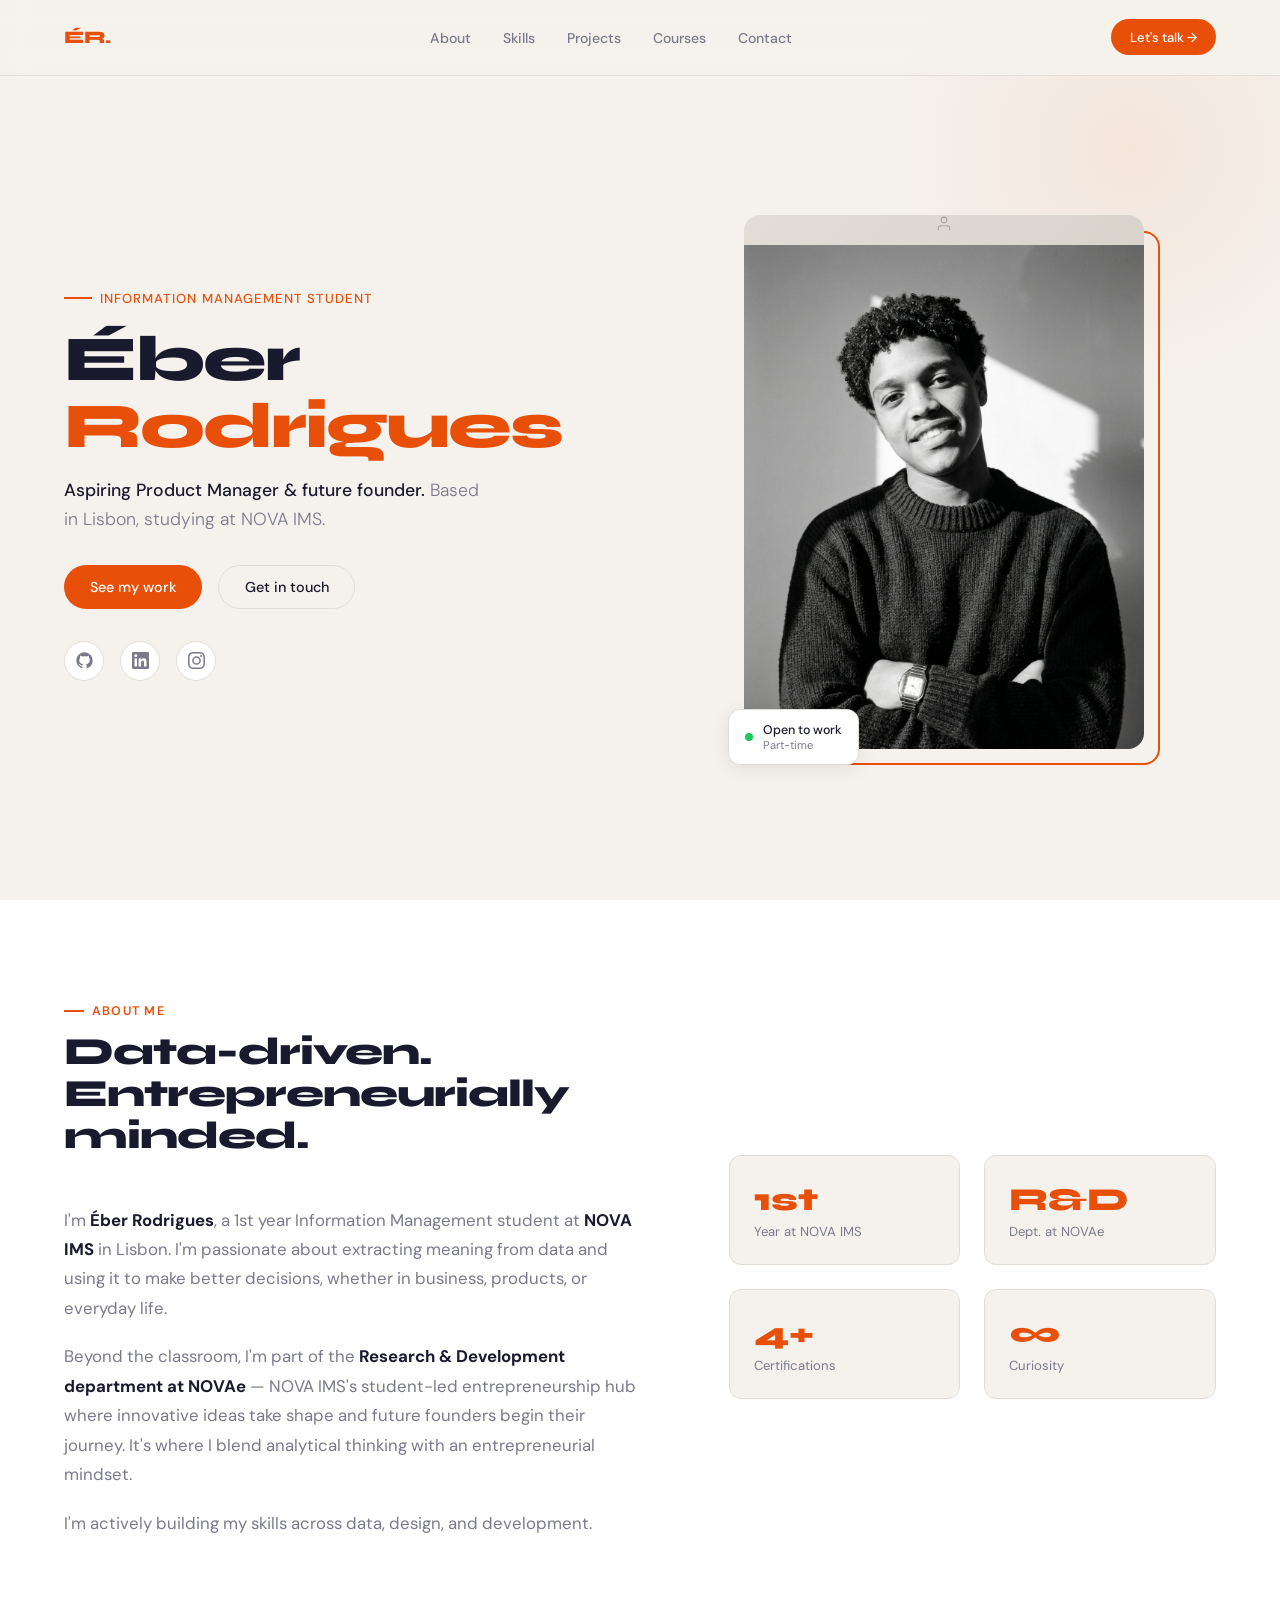
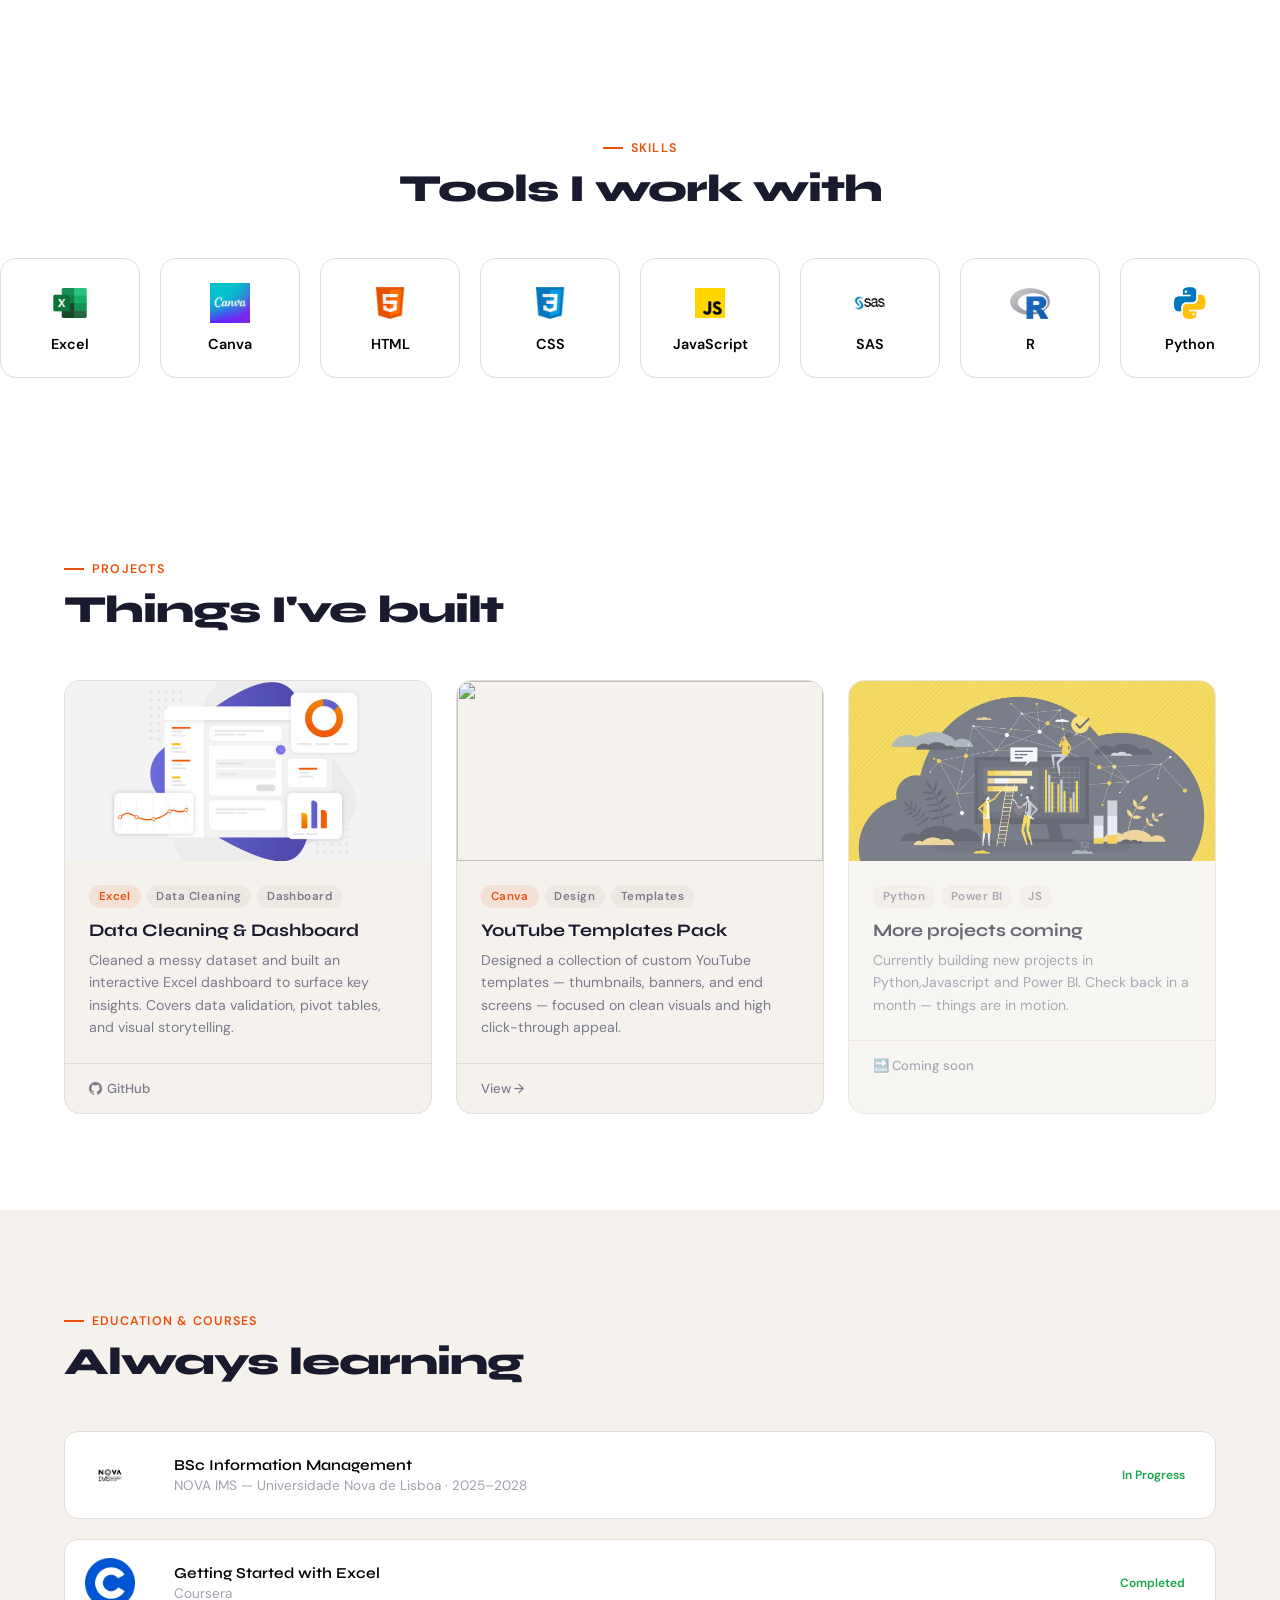
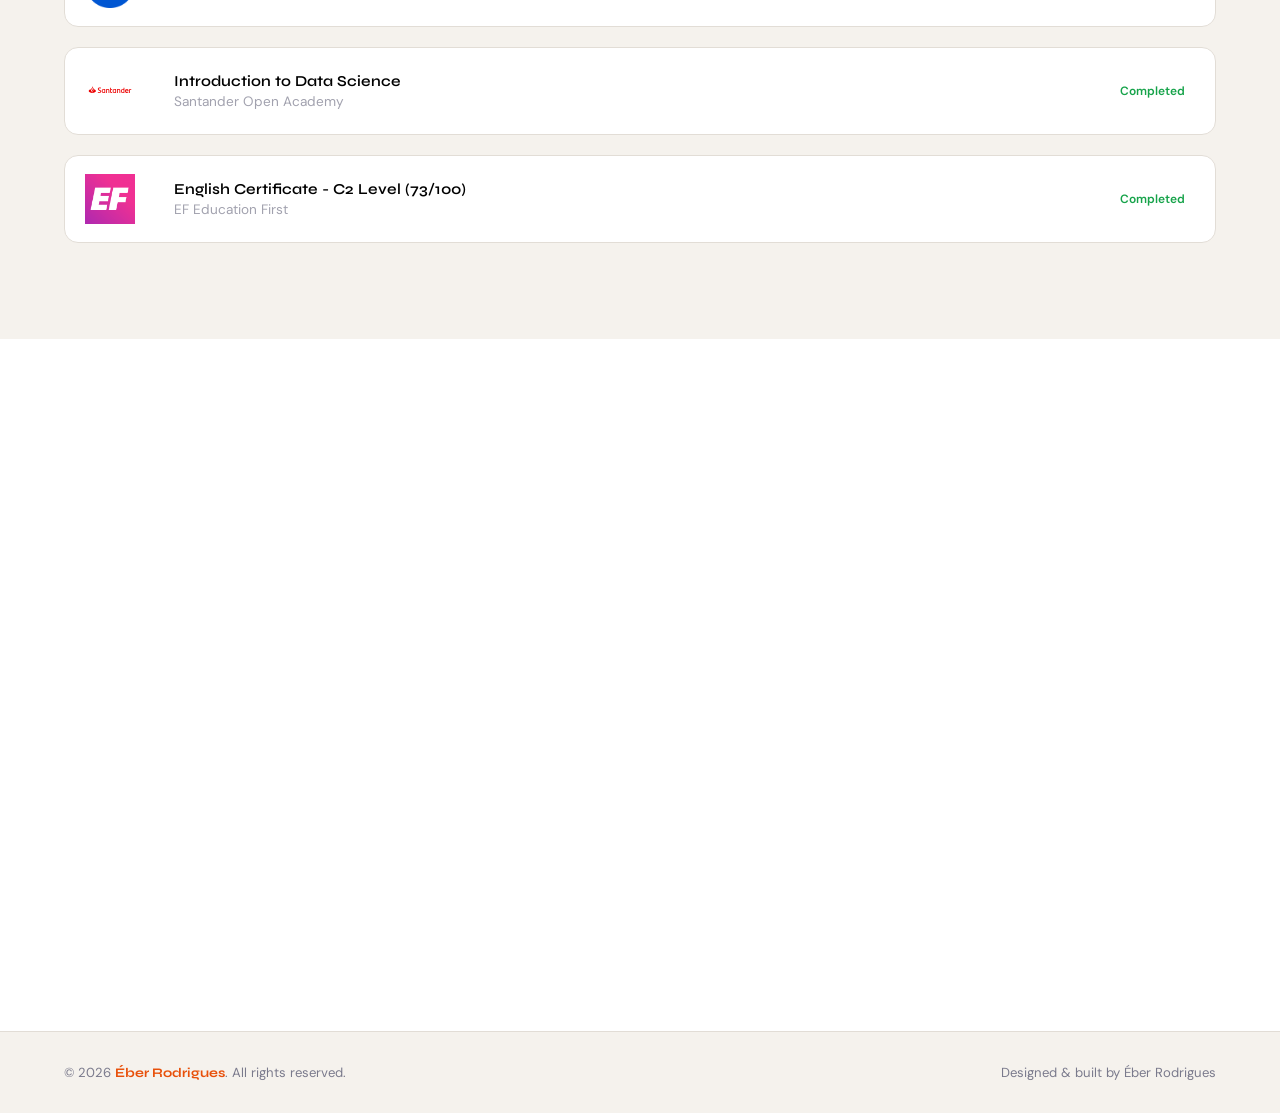
==== commit 346ea6ab: "Update footer text to specify design and development by Éber Rodrigues" ====
--- a/index.html
+++ b/index.html
@@ -695,7 +695,7 @@
     <!-- FOOTER -->
     <footer>
       <div>© 2026 <span>Éber Rodrigues</span>. All rights reserved.</div>
-      <div>Designed & built with Love</div>
+      <div>Designed & built by Éber Rodrigues</div>
     </footer>
 
     <script>
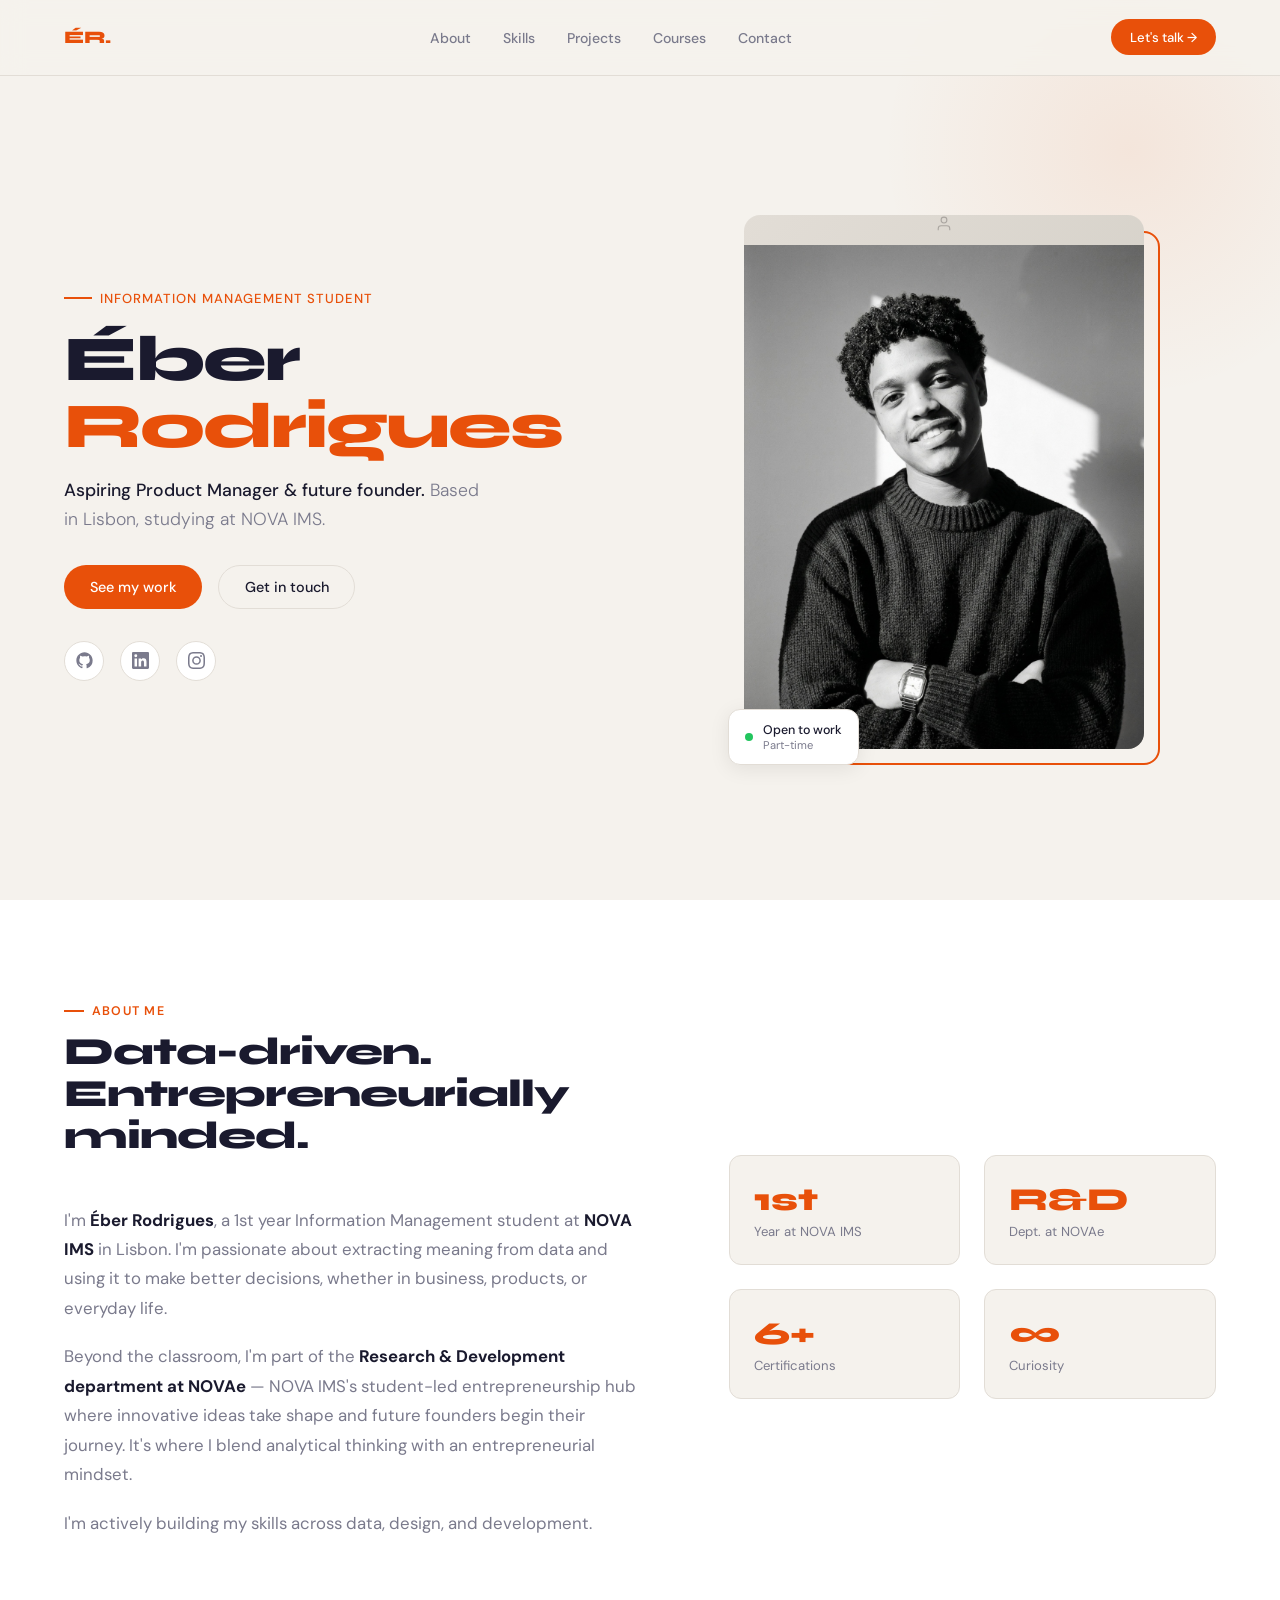
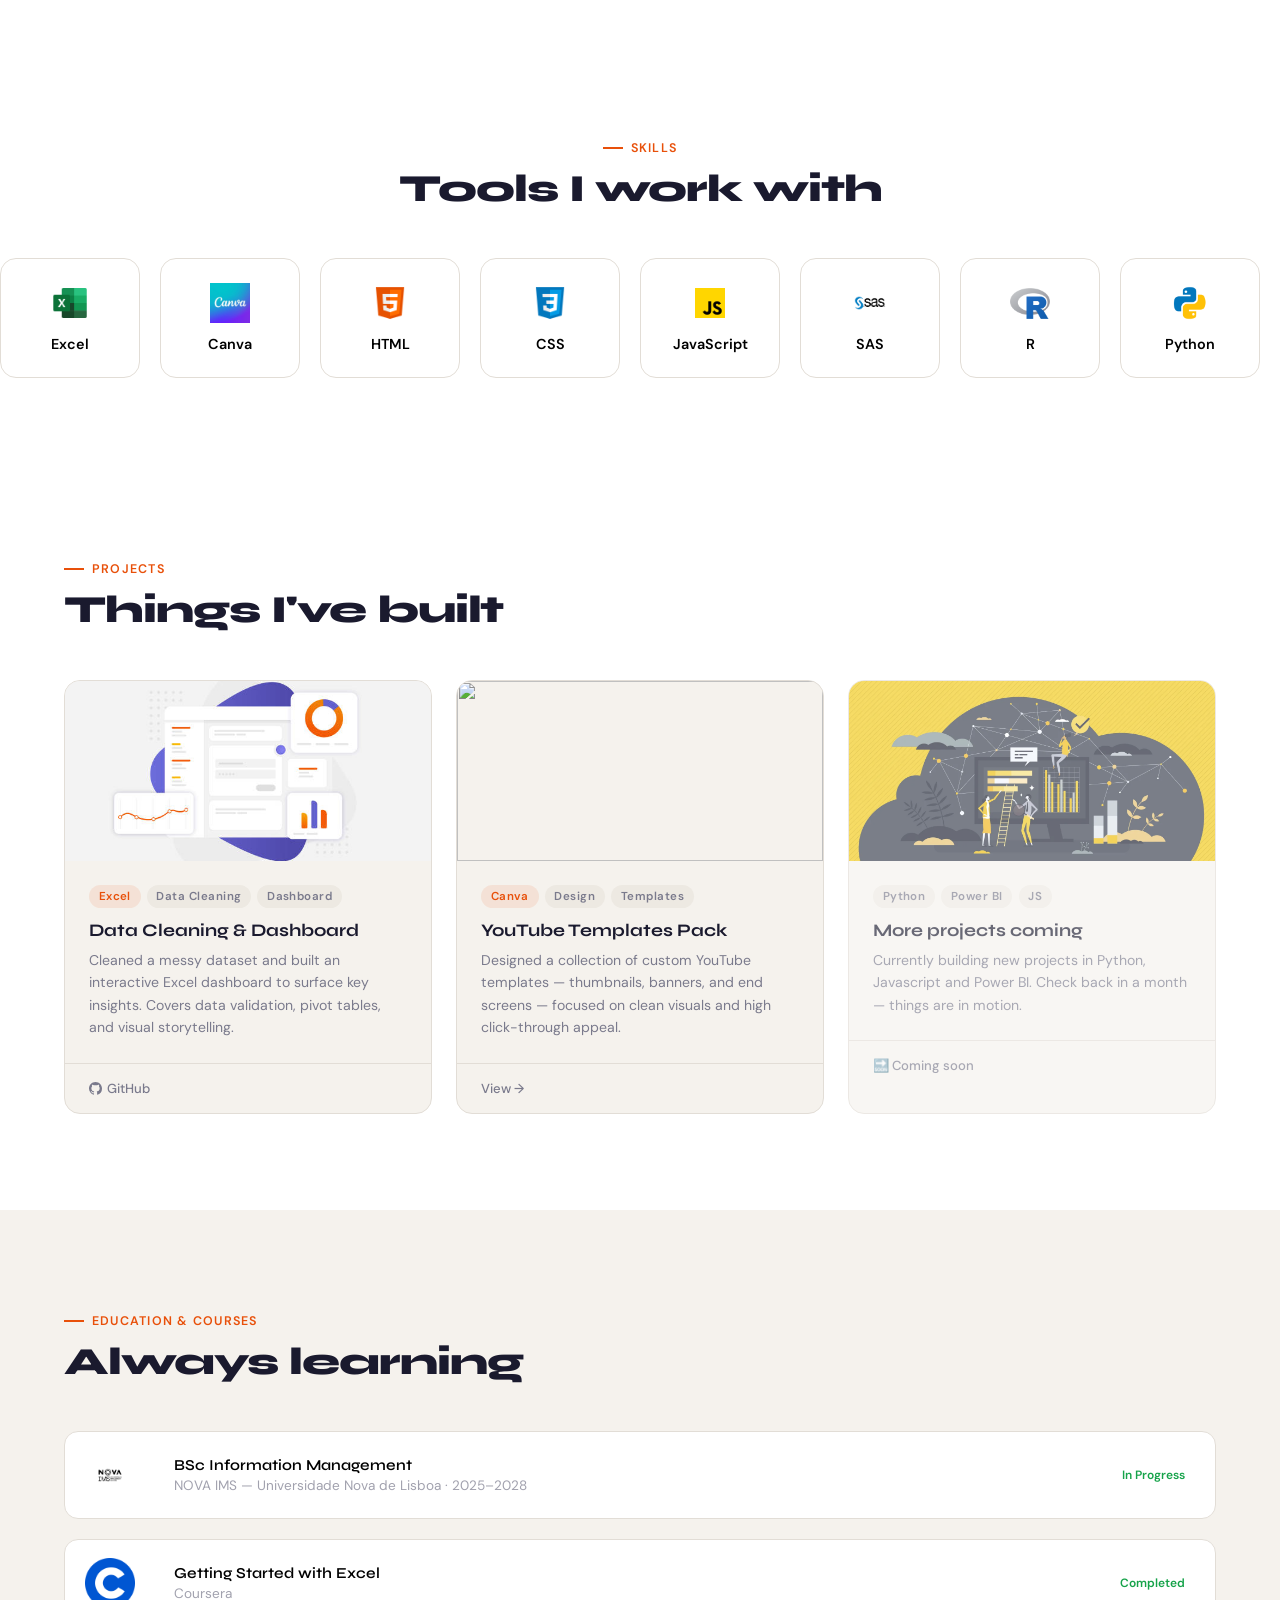
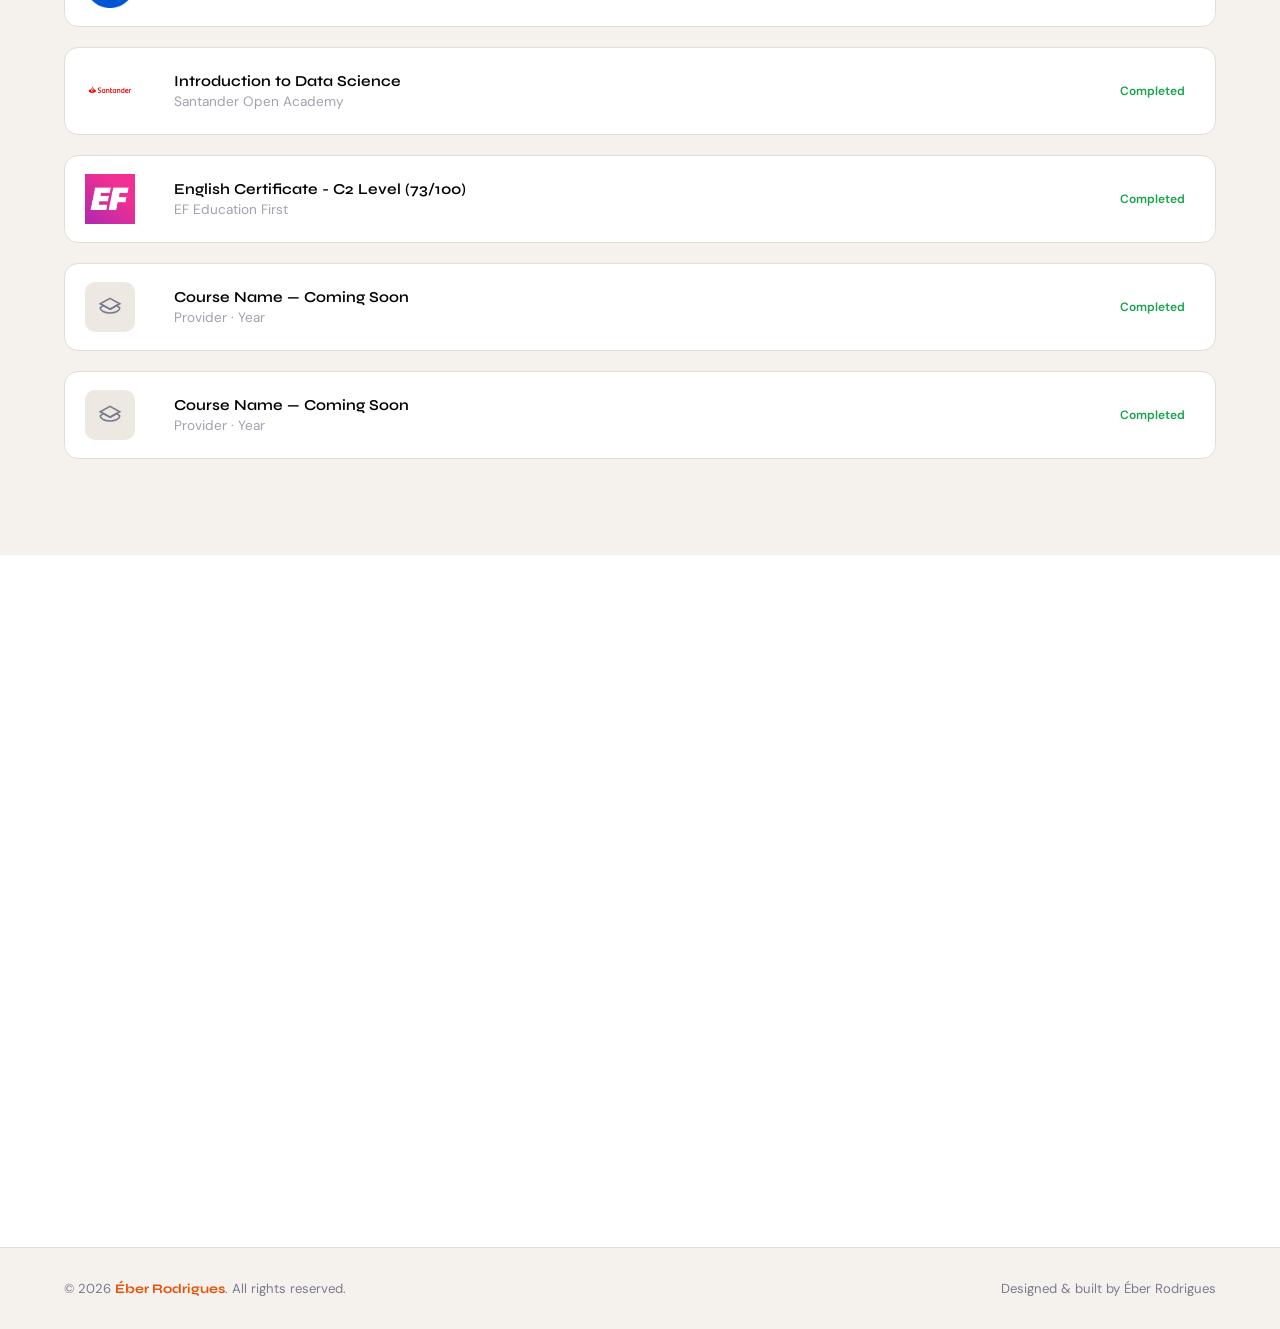
==== commit 563e9230: "Add images and update HTML/CSS for improved layout and navigation" ====
--- a/index.html
+++ b/index.html
@@ -1,4 +1,4 @@
-<!doctype html>
+<!DOCTYPE html>
 <html lang="en">
   <head>
     <meta
@@ -32,6 +32,7 @@
       rel="stylesheet"
     />
     <link rel="stylesheet" href="style.css" />
+    <link rel="shortcut icon" href="images/favicon.ico" type="image/x-icon">
   </head>
   <body>
     <!-- NAV -->
@@ -174,7 +175,7 @@
             <div class="stat-label">Dept. at NOVAe</div>
           </div>
           <div class="stat-card">
-            <div class="stat-number">4+</div>
+            <div class="stat-number">6+</div>
             <div class="stat-label">Certifications</div>
           </div>
           <div class="stat-card">
@@ -448,7 +449,7 @@
               </div>
               <div class="project-title">More projects coming</div>
               <p class="project-desc">
-                Currently building new projects in Python,Javascript and Power
+                Currently building new projects in Python, Javascript and Power
                 BI. Check back in a month — things are in motion.
               </p>
             </div>
@@ -553,6 +554,49 @@
               <span class="course-badge">Completed</span>
             </div>
           </a>
+
+          <!-- PLACEHOLDER COURSE 1 -->
+          <a
+            href="courses/course-placeholder-1.pdf"
+            target="_blank"
+            class="course-link"
+          >
+            <div class="course-item">
+              <div class="course-icon" style="background: var(--tag-bg); display:flex; align-items:center; justify-content:center; border-radius:10px;">
+                <svg viewBox="0 0 24 24" fill="none" stroke="var(--text-muted)" stroke-width="1.5" style="width:26px;height:26px;">
+                  <path d="M12 14l9-5-9-5-9 5 9 5z"/>
+                  <path d="M12 14l6.16-3.422A12.083 12.083 0 0 1 21 13c0 2.485-4.03 4.5-9 4.5S3 15.485 3 13a12.083 12.083 0 0 1 2.84-2.422L12 14z"/>
+                </svg>
+              </div>
+              <div class="course-info">
+                <div class="course-name">Course Name — Coming Soon</div>
+                <div class="course-provider">Provider · Year</div>
+              </div>
+              <span class="course-badge">Completed</span>
+            </div>
+          </a>
+
+          <!-- PLACEHOLDER COURSE 2 -->
+          <a
+            href="courses/course-placeholder-2.pdf"
+            target="_blank"
+            class="course-link"
+          >
+            <div class="course-item">
+              <div class="course-icon" style="background: var(--tag-bg); display:flex; align-items:center; justify-content:center; border-radius:10px;">
+                <svg viewBox="0 0 24 24" fill="none" stroke="var(--text-muted)" stroke-width="1.5" style="width:26px;height:26px;">
+                  <path d="M12 14l9-5-9-5-9 5 9 5z"/>
+                  <path d="M12 14l6.16-3.422A12.083 12.083 0 0 1 21 13c0 2.485-4.03 4.5-9 4.5S3 15.485 3 13a12.083 12.083 0 0 1 2.84-2.422L12 14z"/>
+                </svg>
+              </div>
+              <div class="course-info">
+                <div class="course-name">Course Name — Coming Soon</div>
+                <div class="course-provider">Provider · Year</div>
+              </div>
+              <span class="course-badge">Completed</span>
+            </div>
+          </a>
+
         </div>
       </div>
     </section>
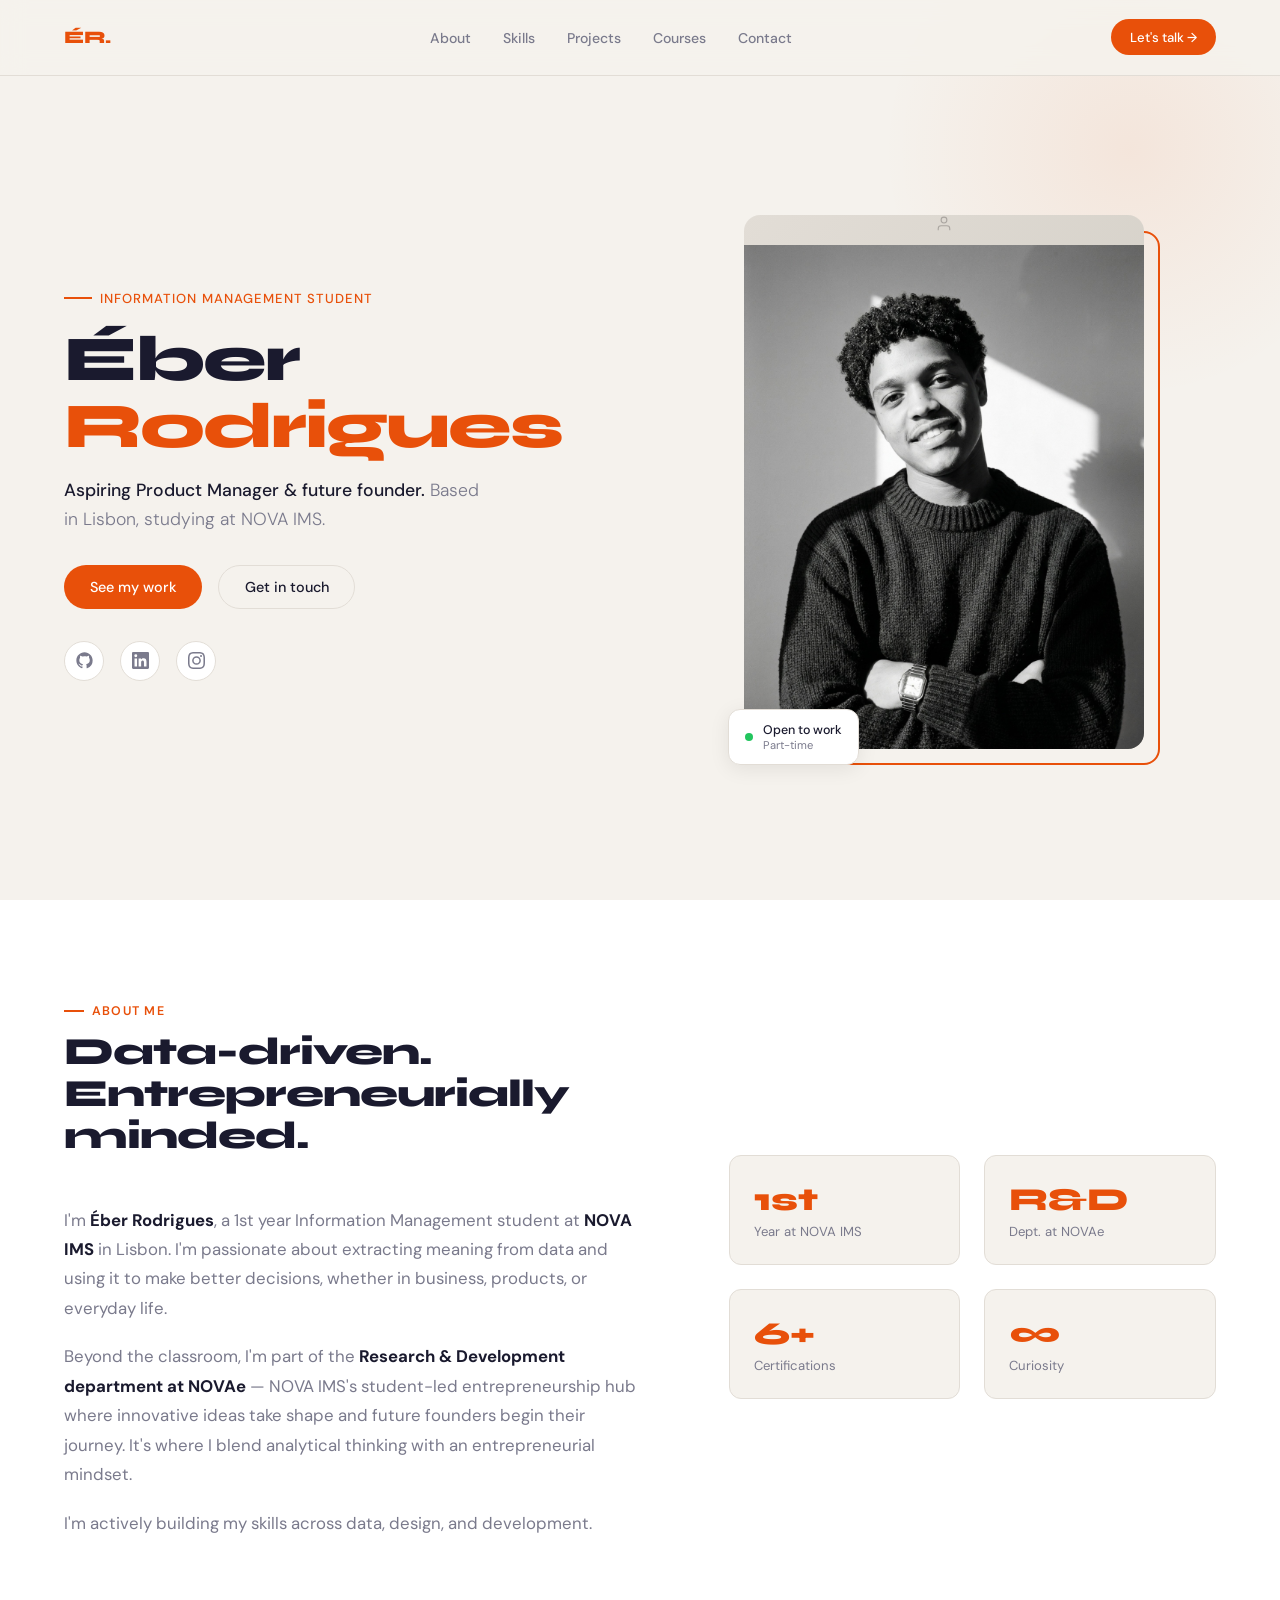
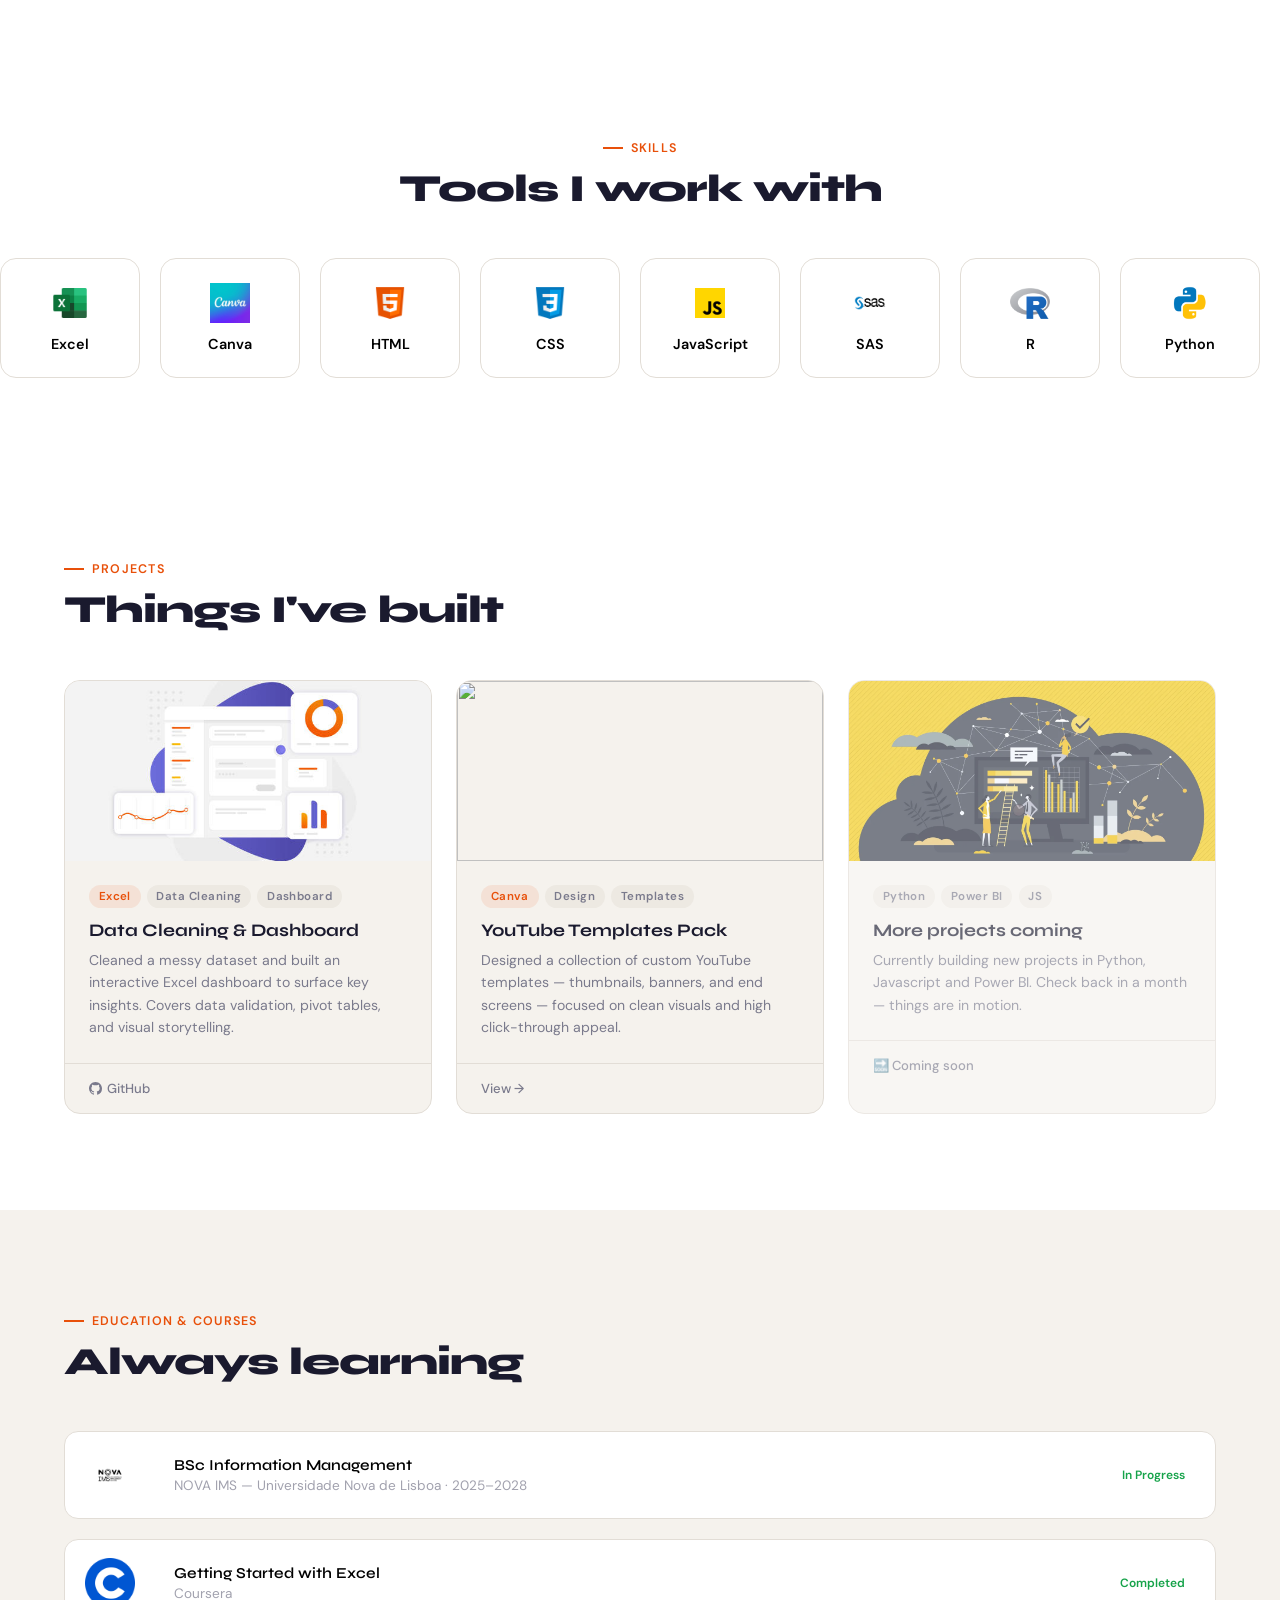
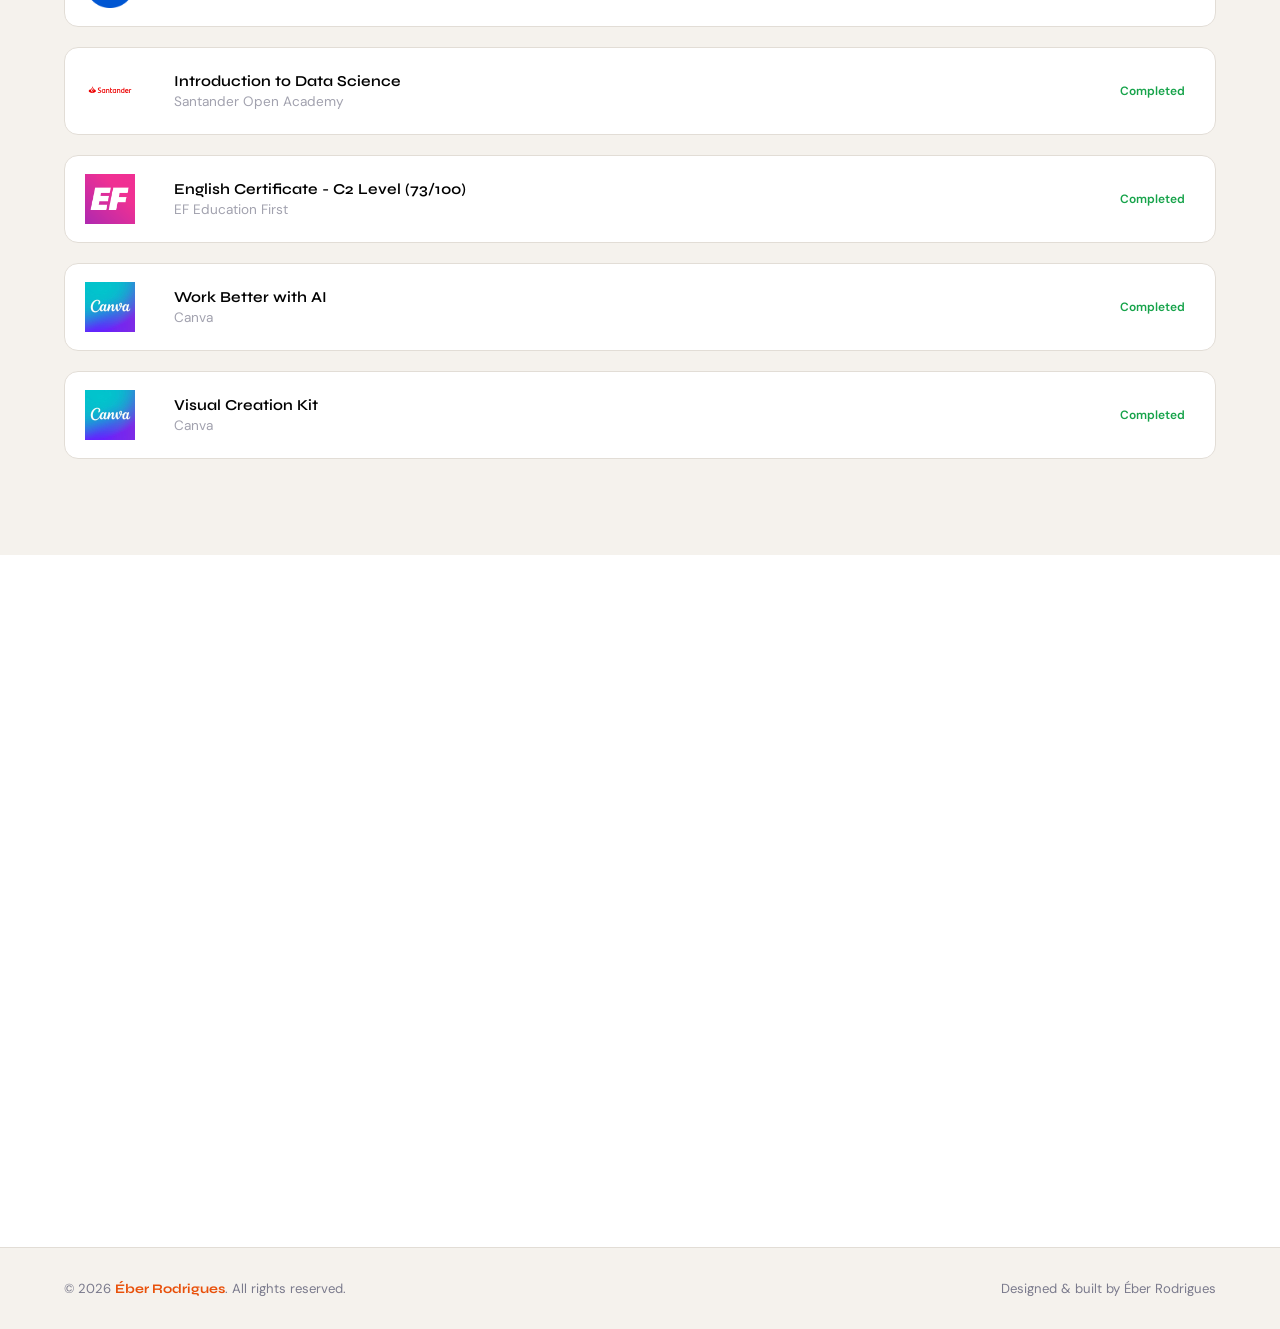
==== commit cf114d9b: "Refactor code structure for improved readability and maintainability" ====
--- a/index.html
+++ b/index.html
@@ -555,22 +555,23 @@
             </div>
           </a>
 
-          <!-- PLACEHOLDER COURSE 1 -->
+          
           <a
-            href="courses/course-placeholder-1.pdf"
+            href="courses/work_better_with_AI_CANVA.pdf"
             target="_blank"
             class="course-link"
           >
             <div class="course-item">
-              <div class="course-icon" style="background: var(--tag-bg); display:flex; align-items:center; justify-content:center; border-radius:10px;">
-                <svg viewBox="0 0 24 24" fill="none" stroke="var(--text-muted)" stroke-width="1.5" style="width:26px;height:26px;">
-                  <path d="M12 14l9-5-9-5-9 5 9 5z"/>
-                  <path d="M12 14l6.16-3.422A12.083 12.083 0 0 1 21 13c0 2.485-4.03 4.5-9 4.5S3 15.485 3 13a12.083 12.083 0 0 1 2.84-2.422L12 14z"/>
-                </svg>
+              <div class="course-icon">
+                <img
+                  src="images/canva.jpeg"
+                  alt="EF Education First Logo"
+                  style="width: 100%; height: 100%; object-fit: contain"
+                />
               </div>
               <div class="course-info">
-                <div class="course-name">Course Name — Coming Soon</div>
-                <div class="course-provider">Provider · Year</div>
+                <div class="course-name">Work Better with AI</div>
+                <div class="course-provider">Canva</div>
               </div>
               <span class="course-badge">Completed</span>
             </div>
@@ -578,20 +579,21 @@
 
           <!-- PLACEHOLDER COURSE 2 -->
           <a
-            href="courses/course-placeholder-2.pdf"
+            href="courses/visual_creation_kit_CANVA.pdf"
             target="_blank"
             class="course-link"
           >
             <div class="course-item">
-              <div class="course-icon" style="background: var(--tag-bg); display:flex; align-items:center; justify-content:center; border-radius:10px;">
-                <svg viewBox="0 0 24 24" fill="none" stroke="var(--text-muted)" stroke-width="1.5" style="width:26px;height:26px;">
-                  <path d="M12 14l9-5-9-5-9 5 9 5z"/>
-                  <path d="M12 14l6.16-3.422A12.083 12.083 0 0 1 21 13c0 2.485-4.03 4.5-9 4.5S3 15.485 3 13a12.083 12.083 0 0 1 2.84-2.422L12 14z"/>
-                </svg>
+              <div class="course-icon">
+                <img
+                  src="images/canva.jpeg"
+                  alt="EF Education First Logo"
+                  style="width: 100%; height: 100%; object-fit: contain"
+                />
               </div>
               <div class="course-info">
-                <div class="course-name">Course Name — Coming Soon</div>
-                <div class="course-provider">Provider · Year</div>
+                <div class="course-name">Visual Creation Kit</div>
+                <div class="course-provider">Canva</div>
               </div>
               <span class="course-badge">Completed</span>
             </div>
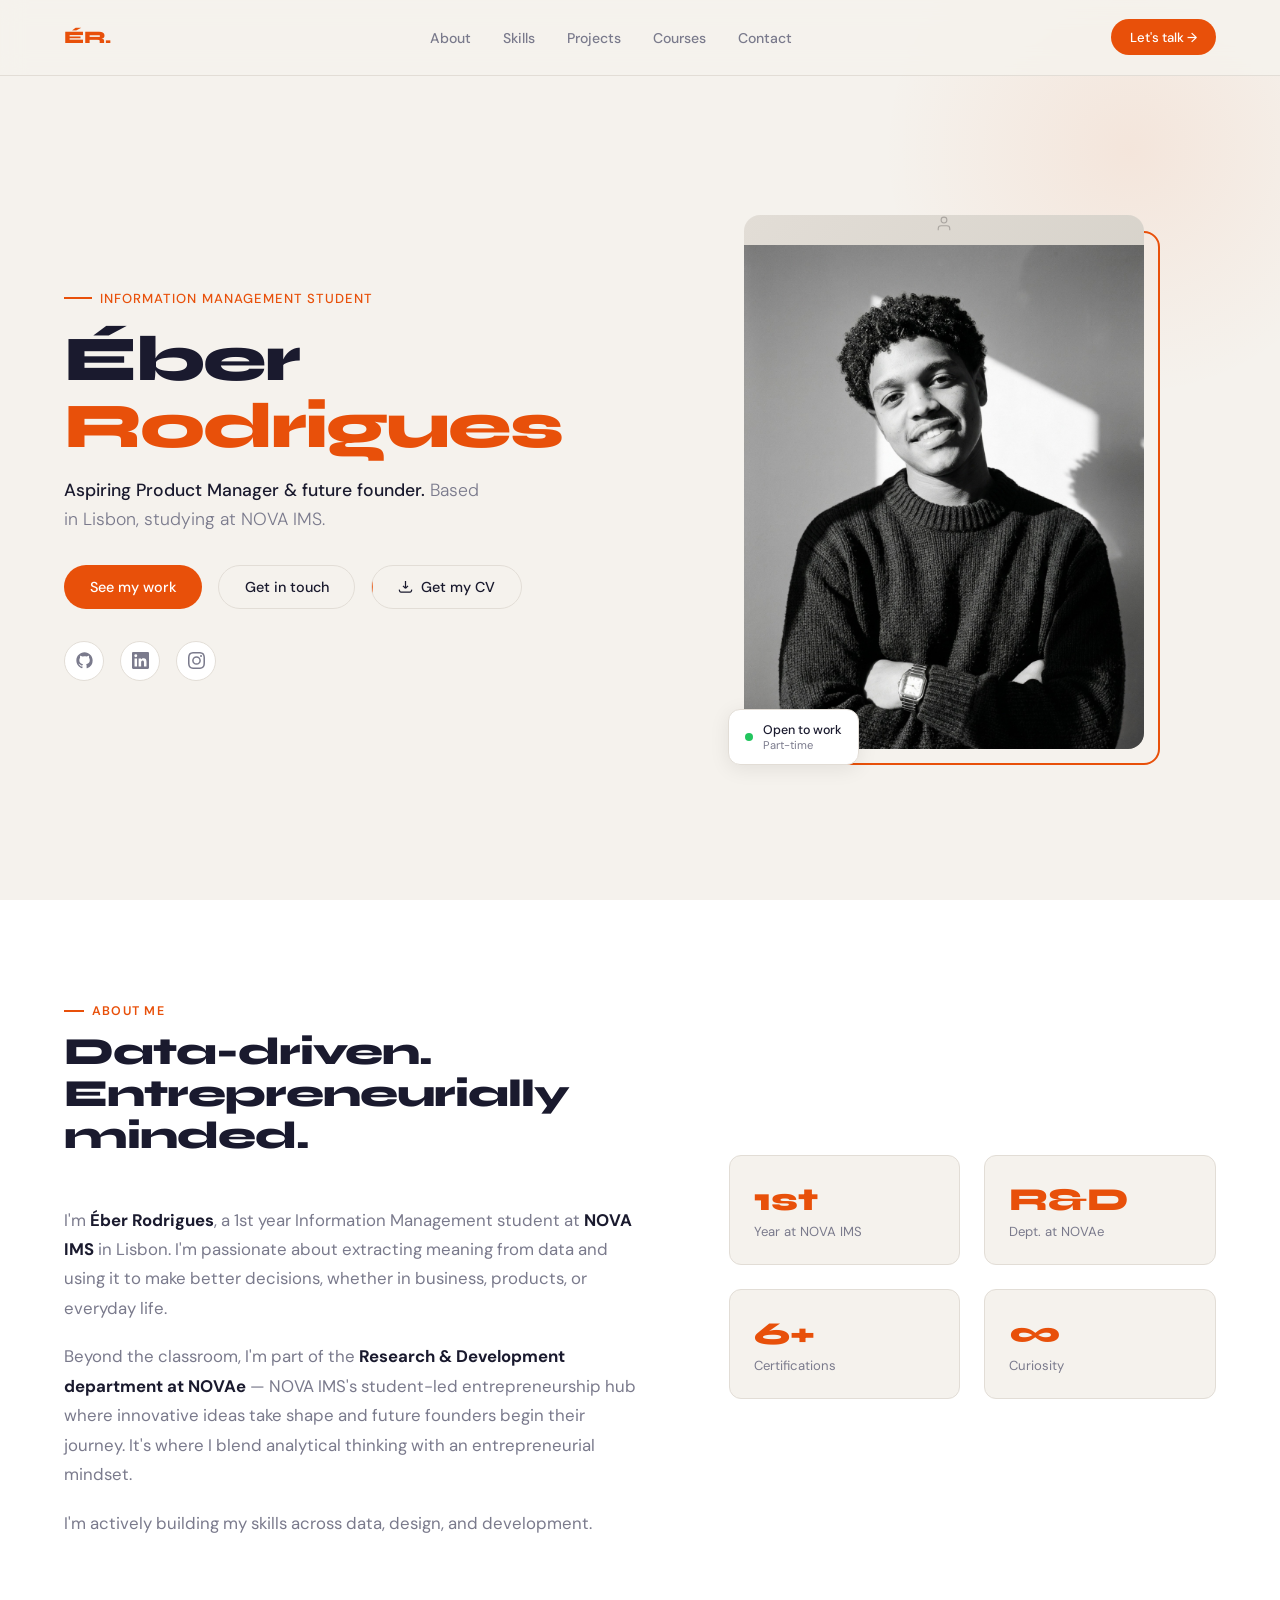
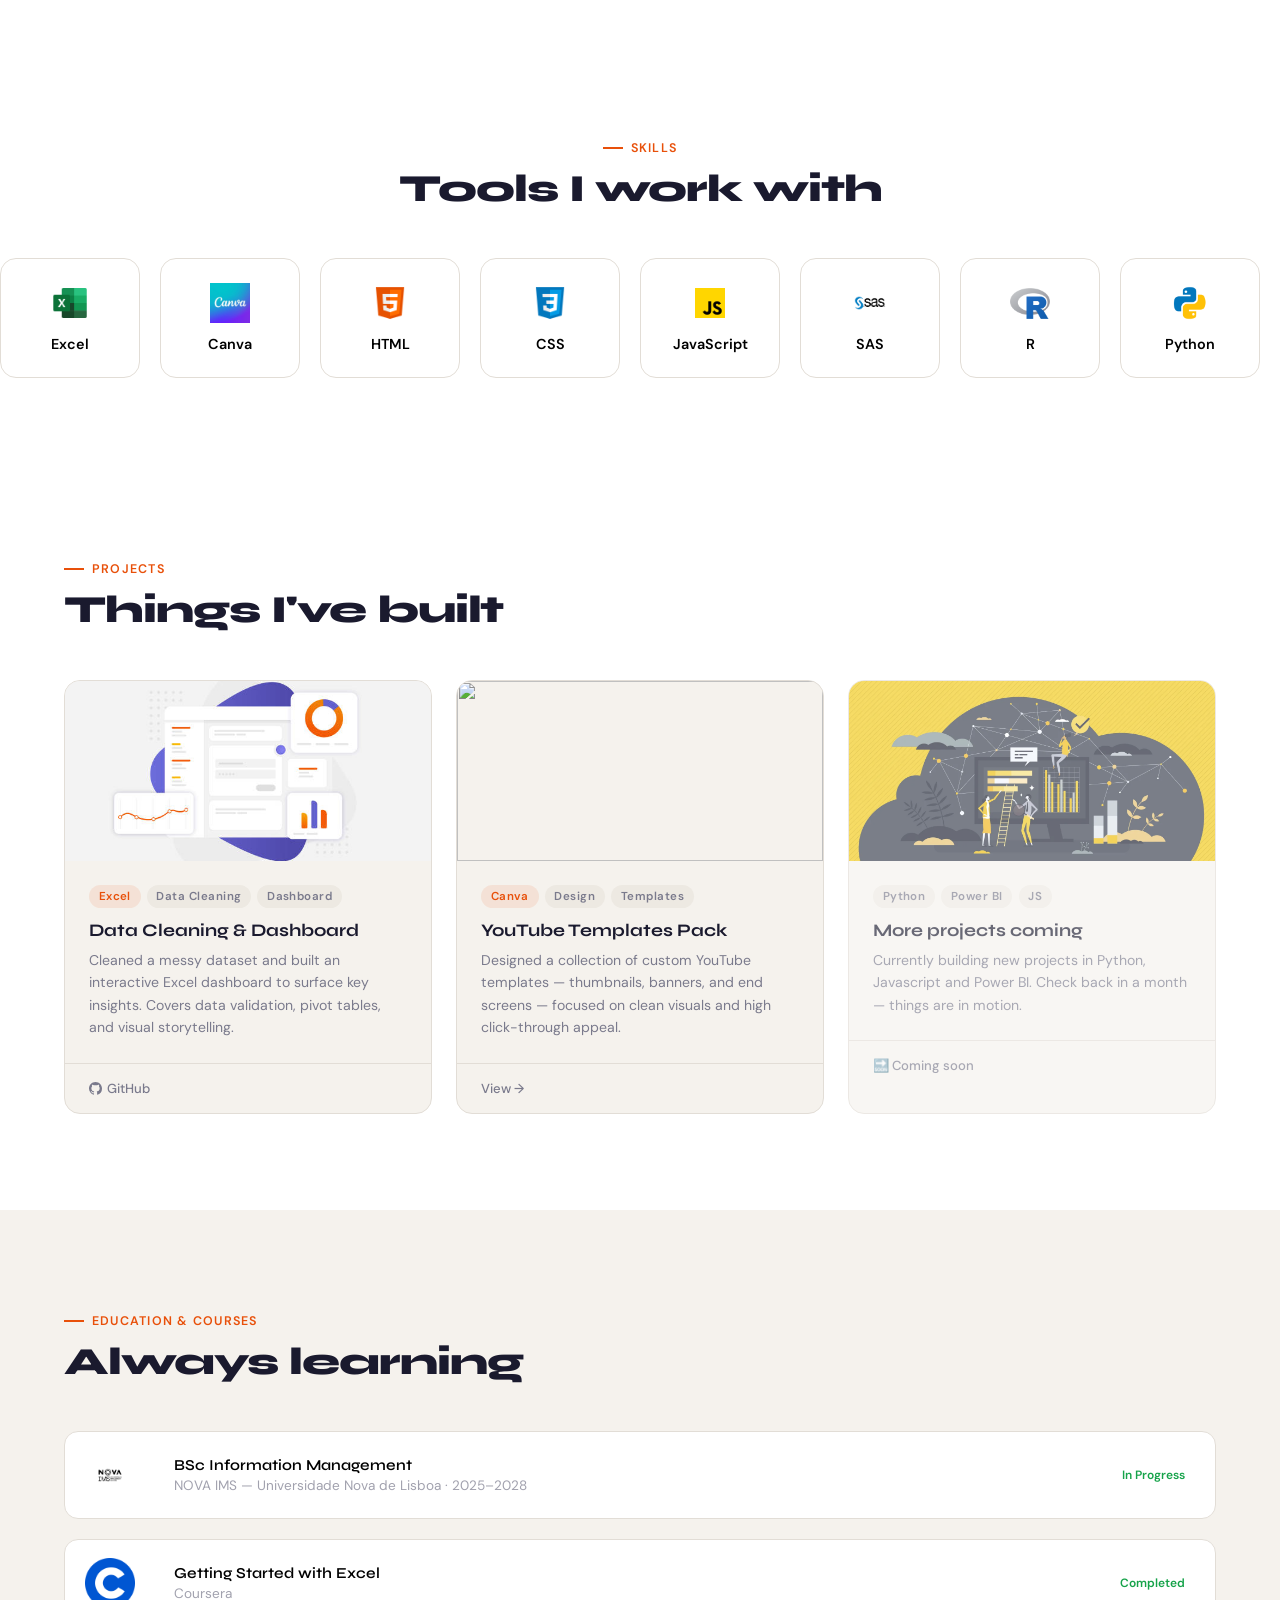
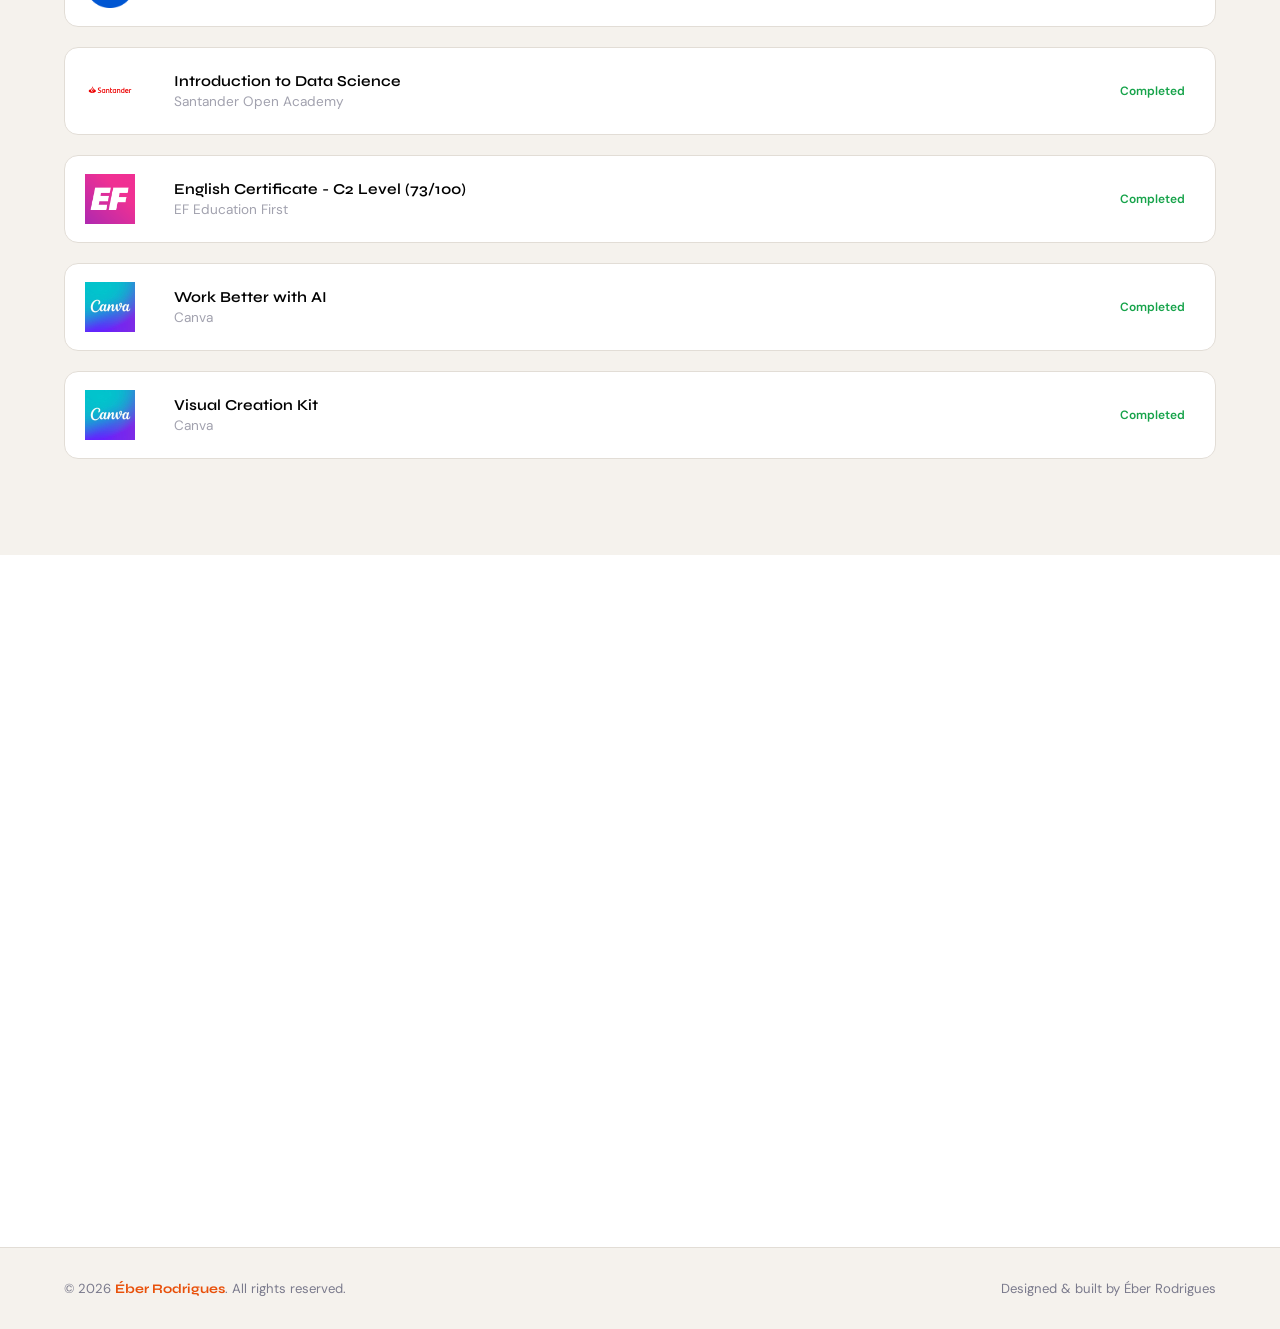
==== commit e5d6a13f: "Add CV download button and style enhancements for improved user interaction" ====
--- a/index.html
+++ b/index.html
@@ -1,4 +1,4 @@
-<!DOCTYPE html>
+<!doctype html>
 <html lang="en">
   <head>
     <meta
@@ -32,7 +32,7 @@
       rel="stylesheet"
     />
     <link rel="stylesheet" href="style.css" />
-    <link rel="shortcut icon" href="images/favicon.ico" type="image/x-icon">
+    <link rel="shortcut icon" href="images/favicon.ico" type="image/x-icon" />
   </head>
   <body>
     <!-- NAV -->
@@ -65,6 +65,20 @@
         <div class="hero-ctas">
           <a href="#projects" class="btn btn-primary">See my work</a>
           <a href="#contact" class="btn btn-outline">Get in touch</a>
+          <a href="cv/eber-rodrigues-cv.pdf" target="_blank" class="btn btn-cv">
+            <svg
+              viewBox="0 0 24 24"
+              fill="none"
+              stroke="currentColor"
+              stroke-width="2"
+              style="width: 15px; height: 15px"
+            >
+              <path
+                d="M12 15V3m0 12l-4-4m4 4l4-4M2 17l.621 2.485A2 2 0 0 0 4.561 21h14.878a2 2 0 0 0 1.94-1.515L22 17"
+              />
+            </svg>
+            Get my CV
+          </a>
         </div>
         <div class="hero-socials">
           <!-- GitHub -->
@@ -555,7 +569,6 @@
             </div>
           </a>
 
-          
           <a
             href="courses/work_better_with_AI_CANVA.pdf"
             target="_blank"
@@ -598,7 +611,6 @@
               <span class="course-badge">Completed</span>
             </div>
           </a>
-
         </div>
       </div>
     </section>
--- a/style.css
+++ b/style.css
@@ -174,6 +174,37 @@
   border-color: var(--text);
   transform: translateY(-2px);
 }
+.btn-cv {
+  background: transparent;
+  color: var(--text);
+  border: 1.5px solid var(--border);
+  position: relative;
+  overflow: hidden;
+}
+.btn-cv::before {
+  content: '';
+  position: absolute;
+  inset: 0;
+  background: var(--accent);
+  transform: translateX(-100%);
+  transition: transform 0.25s ease;
+  z-index: 0;
+}
+.btn-cv:hover::before {
+  transform: translateX(0);
+}
+.btn-cv svg,
+.btn-cv span,
+.btn-cv {
+  position: relative;
+  z-index: 1;
+}
+.btn-cv:hover {
+  color: #fff;
+  border-color: var(--accent);
+  transform: translateY(-2px);
+  box-shadow: 0 8px 20px rgba(232, 80, 10, 0.25);
+}
 
 .hero-socials {
   display: flex;
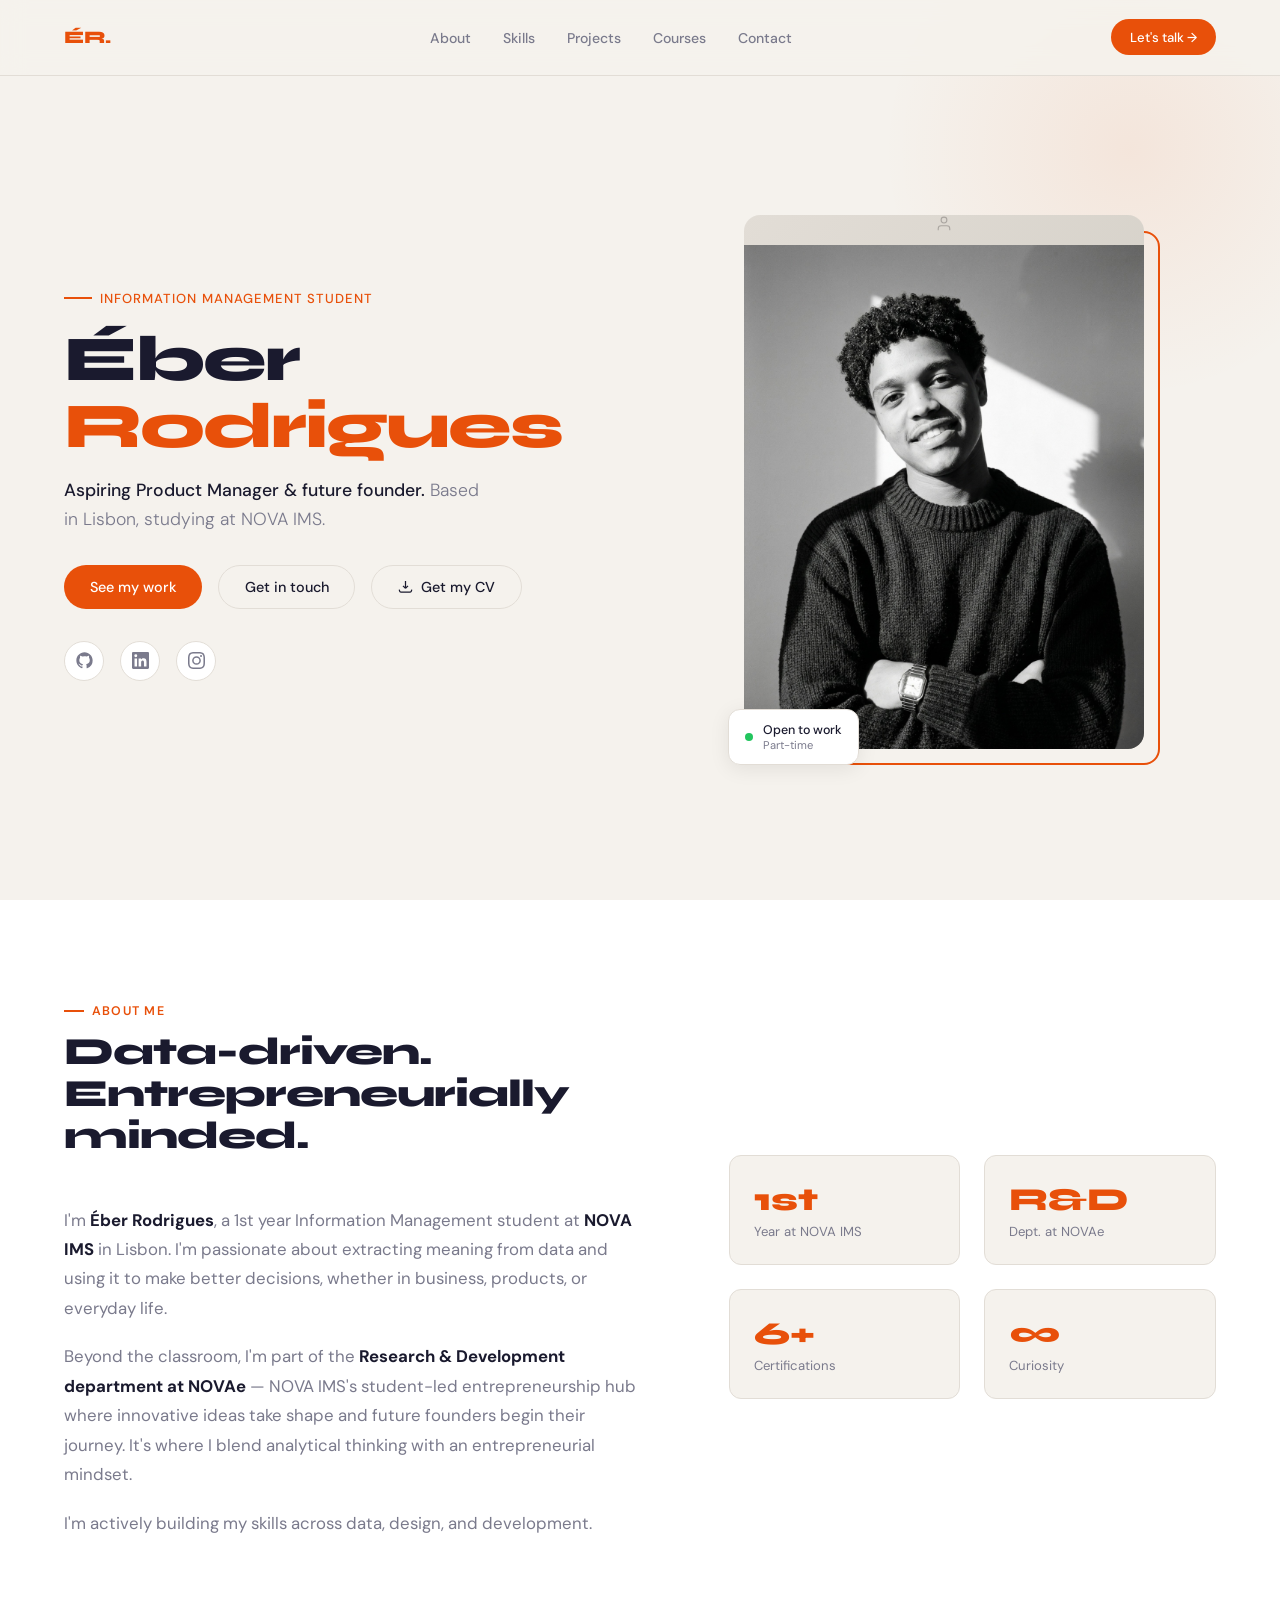
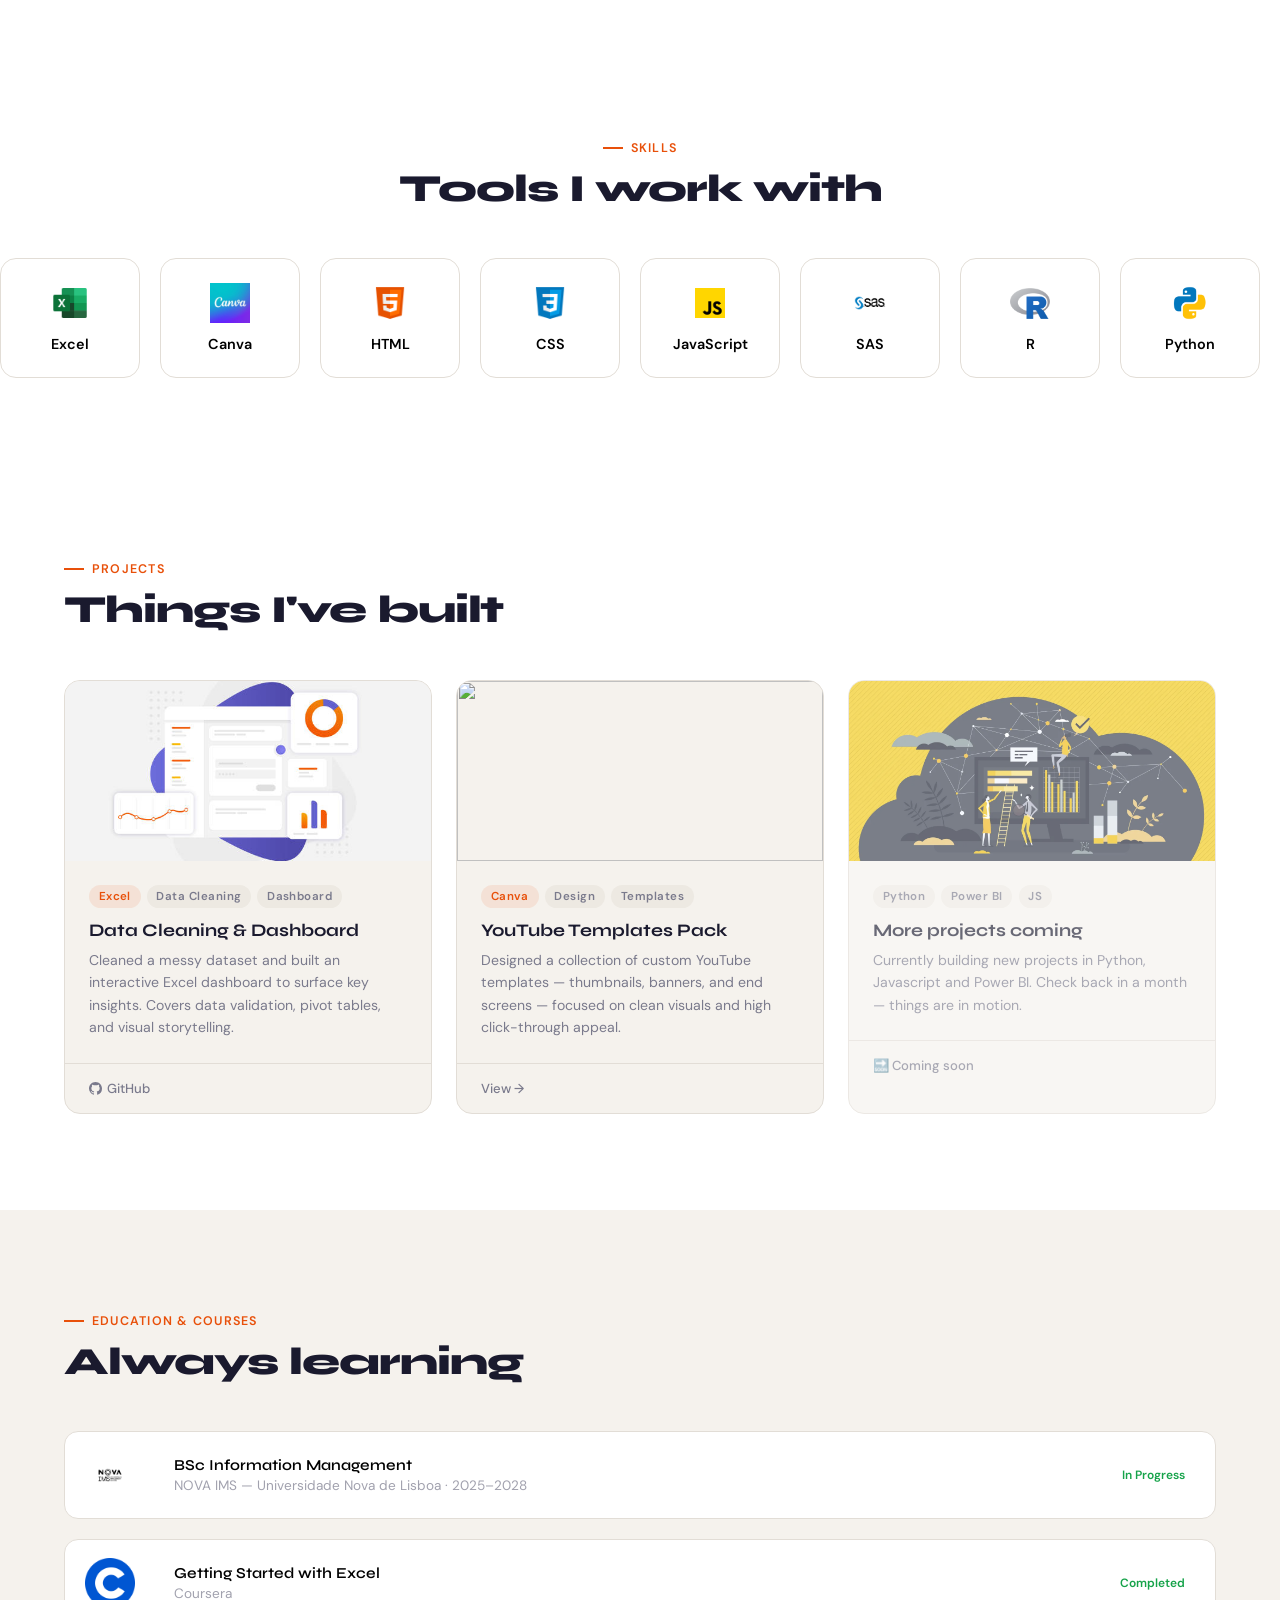
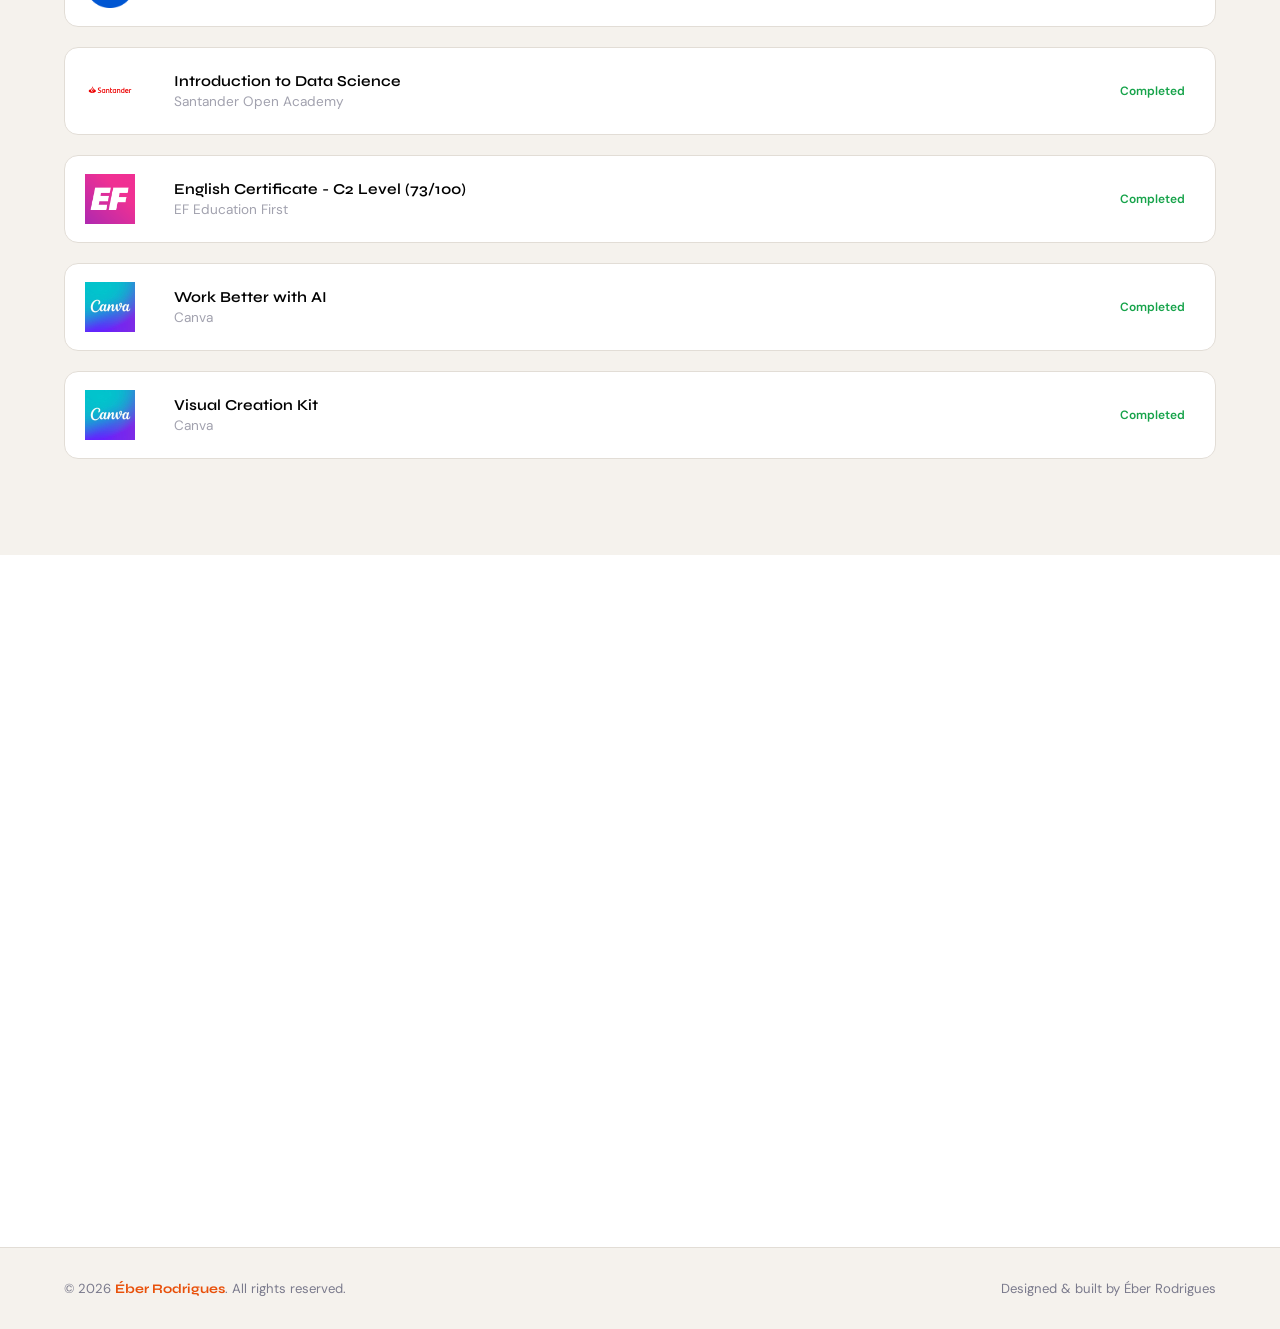
==== commit 6b25716d: "Update CV link and enhance button styles for improved user experience" ====
--- a/index.html
+++ b/index.html
@@ -65,7 +65,7 @@
         <div class="hero-ctas">
           <a href="#projects" class="btn btn-primary">See my work</a>
           <a href="#contact" class="btn btn-outline">Get in touch</a>
-          <a href="cv/eber-rodrigues-cv.pdf" target="_blank" class="btn btn-cv">
+          <a href="courses/CV.pdf" target="_blank" class="btn btn-cv">
             <svg
               viewBox="0 0 24 24"
               fill="none"
--- a/style.css
+++ b/style.css
@@ -178,32 +178,11 @@
   background: transparent;
   color: var(--text);
   border: 1.5px solid var(--border);
-  position: relative;
-  overflow: hidden;
-}
-.btn-cv::before {
-  content: '';
-  position: absolute;
-  inset: 0;
-  background: var(--accent);
-  transform: translateX(-100%);
-  transition: transform 0.25s ease;
-  z-index: 0;
-}
-.btn-cv:hover::before {
-  transform: translateX(0);
-}
-.btn-cv svg,
-.btn-cv span,
-.btn-cv {
-  position: relative;
-  z-index: 1;
 }
 .btn-cv:hover {
-  color: #fff;
   border-color: var(--accent);
+  color: var(--accent);
   transform: translateY(-2px);
-  box-shadow: 0 8px 20px rgba(232, 80, 10, 0.25);
 }
 
 .hero-socials {
